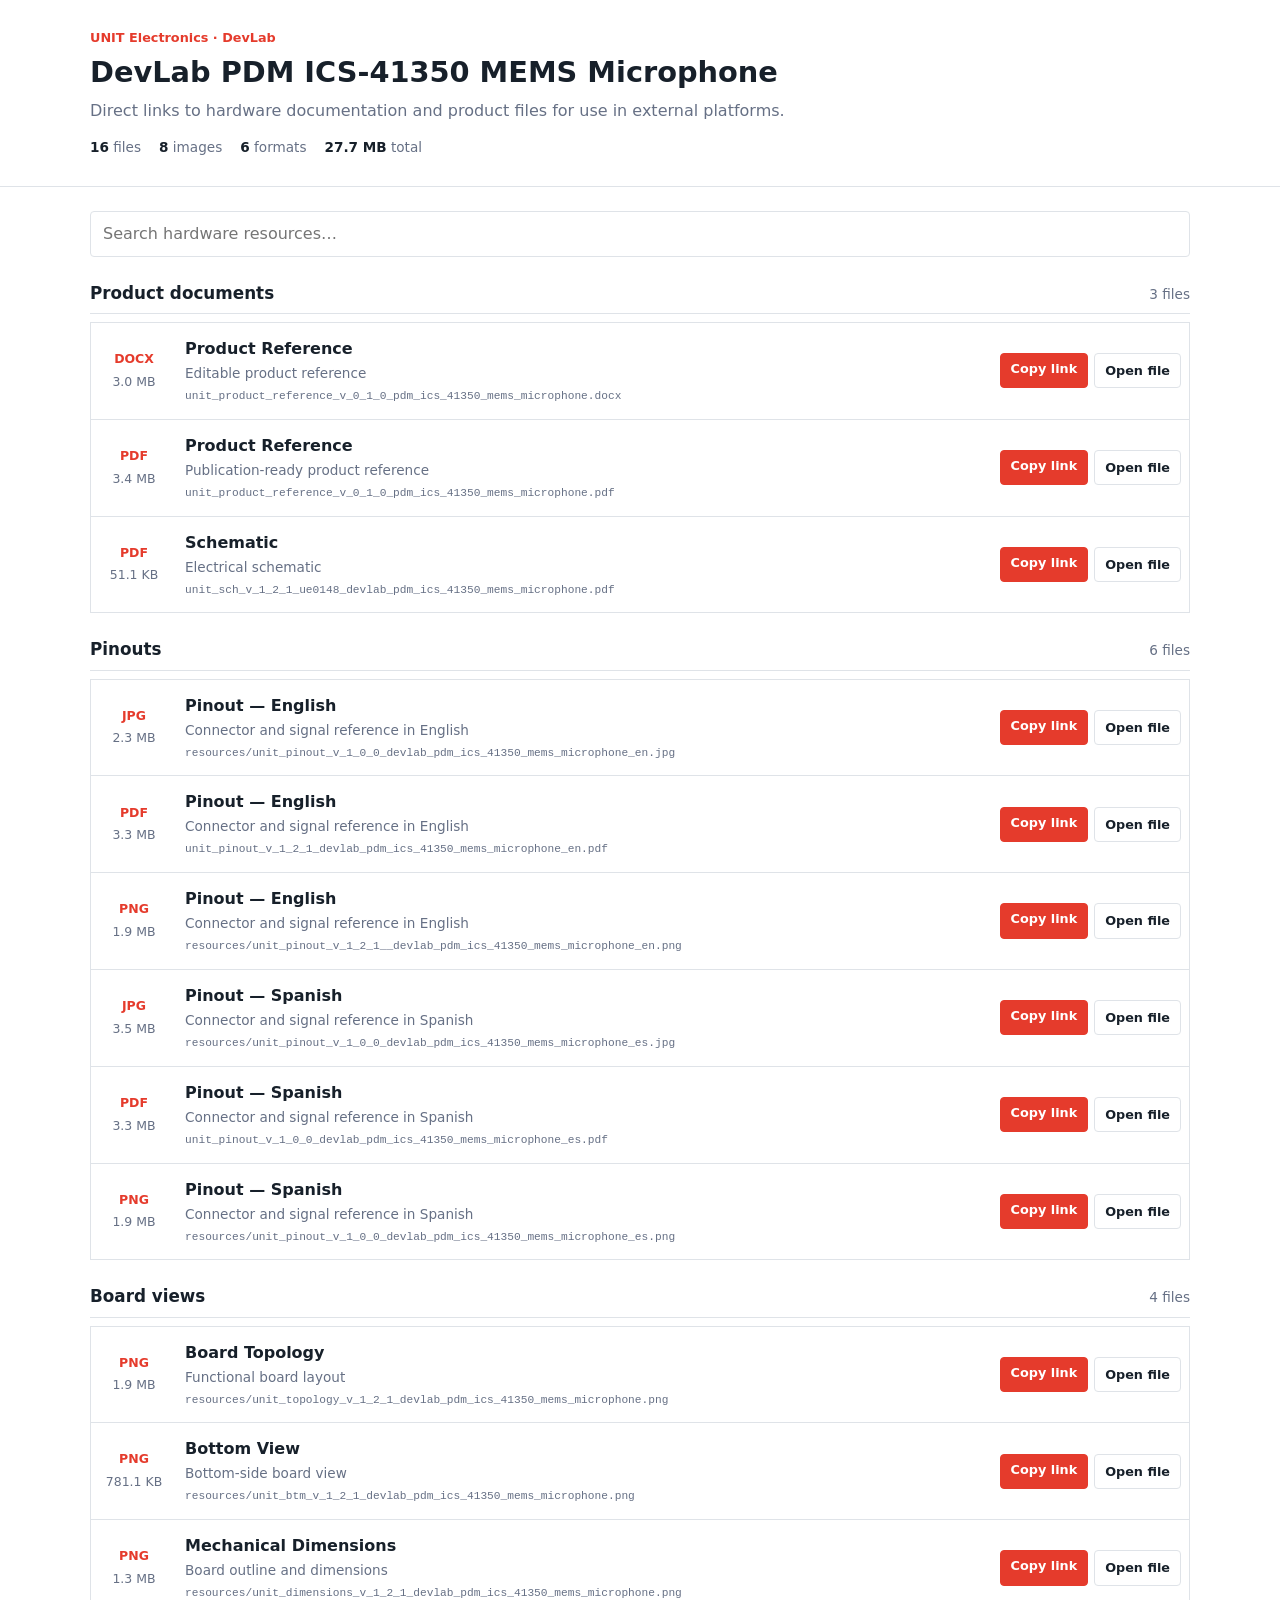
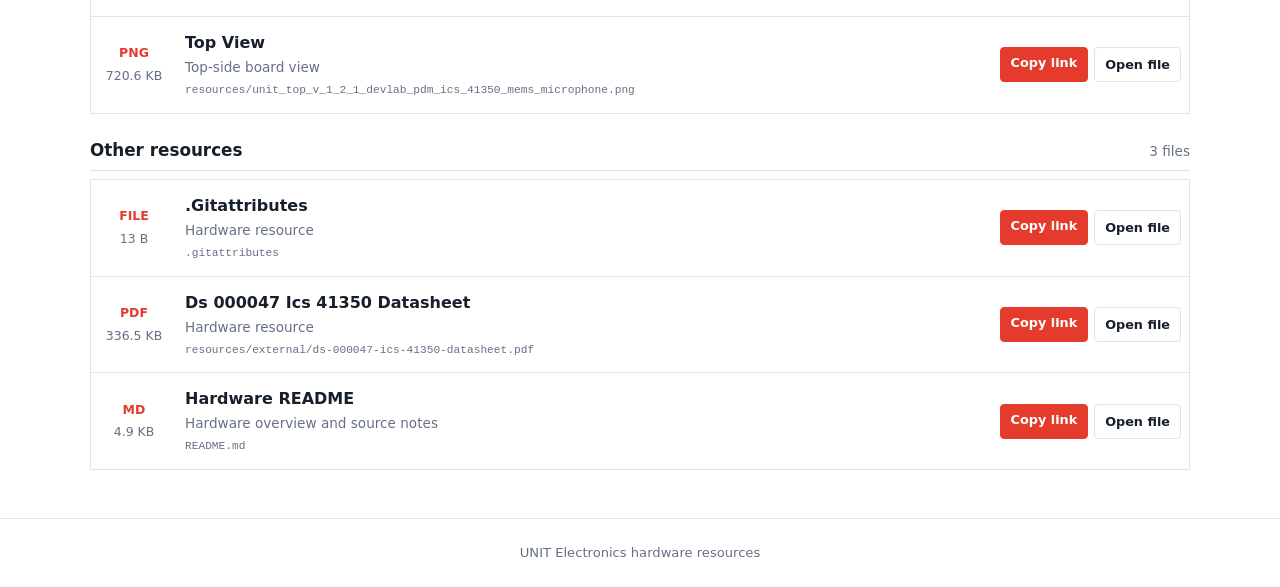
==== docs/index.html @ 79a632d2 "Auto-update hardware documentation [skip ci]" ====
<!DOCTYPE html>
<html lang="en">
<head>
  <base href="hardware/">
  <meta charset="UTF-8">
  <meta name="viewport" content="width=device-width, initial-scale=1.0">
  <meta name="description" content="DevLab PDM ICS-41350 MEMS Microphone hardware documentation and downloads">
  <title>DevLab PDM ICS-41350 MEMS Microphone | Hardware Resources</title>
  <style>
    :root {
      --ink: #17202a;
      --muted: #667085;
      --line: #dfe3e8;
      --brand: #e53b2c;
    }
    * { box-sizing: border-box; }
    body {
      margin: 0;
      color: var(--ink);
      font: 16px/1.5 Inter, ui-sans-serif, system-ui, -apple-system, sans-serif;
    }
    .site-header { border-bottom: 1px solid var(--line); }
    .header-content, main {
      width: min(1100px, calc(100% - 32px));
      margin: 0 auto;
    }
    .header-content { padding: 28px 0; }
    .eyebrow {
      margin: 0 0 4px;
      color: var(--brand);
      font-size: .8rem;
      font-weight: 700;
    }
    h1 { margin: 0; font-size: 1.8rem; }
    .subtitle { margin: 5px 0 0; color: var(--muted); }
    .summary {
      display: flex;
      flex-wrap: wrap;
      gap: 18px;
      margin-top: 14px;
      color: var(--muted);
      font-size: .85rem;
    }
    .summary strong { color: var(--ink); }
    main { padding: 24px 0 48px; }
    .toolbar { margin-bottom: 24px; }
    .search {
      width: 100%;
      padding: 10px 12px;
      border: 1px solid var(--line);
      border-radius: 4px;
      color: var(--ink);
      font: inherit;
    }
    .search:focus { outline: 2px solid #f6c4bf; border-color: var(--brand); }
    .resource-section { margin-top: 24px; }
    .section-heading {
      display: flex;
      align-items: baseline;
      justify-content: space-between;
      margin-bottom: 8px;
      border-bottom: 1px solid var(--line);
    }
    .section-heading h2 { margin: 0 0 7px; font-size: 1.05rem; }
    .section-heading span { color: var(--muted); font-size: .85rem; }
    .resource-list { border-top: 1px solid var(--line); }
    .resource-item {
      display: grid;
      grid-template-columns: 70px minmax(0, 1fr) auto;
      align-items: center;
      gap: 16px;
      padding: 14px 8px;
      border: 1px solid var(--line);
      border-top: 0;
    }
    .file-meta { display: grid; gap: 4px; text-align: center; }
    .file-type {
      color: var(--brand);
      font-size: .78rem;
    }
    .file-size { color: var(--muted); font-size: .78rem; }
    .resource-details { min-width: 0; }
    .resource-item h3 { margin: 0; font-size: 1rem; }
    .resource-item p {
      display: inline;
      margin: 0 8px 0 0;
      color: var(--muted);
      font-size: .85rem;
    }
    .resource-item code {
      display: block;
      overflow: hidden;
      margin-top: 3px;
      color: var(--muted);
      font-size: .7rem;
      text-overflow: ellipsis;
      white-space: nowrap;
    }
    .actions { display: flex; gap: 6px; }
    .button {
      display: inline-flex;
      justify-content: center;
      padding: 7px 10px;
      border: 1px solid var(--line);
      border-radius: 4px;
      color: var(--ink);
      background: #fff;
      cursor: pointer;
      text-decoration: none;
      font-size: .8rem;
      font-weight: 600;
      font-family: inherit;
    }
    .button:hover { border-color: #aeb4bd; }
    .button.primary { color: #fff; border-color: var(--brand); background: var(--brand); }
    .empty-state { display: none; padding: 32px 0; color: var(--muted); text-align: center; }
    footer { padding: 24px 16px; border-top: 1px solid var(--line); color: var(--muted); text-align: center; font-size: .82rem; }
    [hidden] { display: none !important; }
    .visually-hidden {
      position: absolute;
      width: 1px;
      height: 1px;
      padding: 0;
      margin: -1px;
      overflow: hidden;
      clip: rect(0, 0, 0, 0);
      white-space: nowrap;
      border: 0;
    }
    @media (max-width: 680px) {
      .resource-item { grid-template-columns: 52px minmax(0, 1fr); }
      .actions { grid-column: 1 / -1; padding-left: 68px; }
    }
  </style>
</head>
<body>
  <header class="site-header">
    <div class="header-content">
      <p class="eyebrow">UNIT Electronics · DevLab</p>
      <h1>DevLab PDM ICS-41350 MEMS Microphone</h1>
      <p class="subtitle">Direct links to hardware documentation and product files for use in external platforms.</p>
      <div class="summary" aria-label="Resource summary">
        <span><strong>16</strong> files</span>
        <span><strong>8</strong> images</span>
        <span><strong>6</strong> formats</span>
        <span><strong>27.7 MB</strong> total</span>
      </div>
    </div>
  </header>
  <main>
    <div class="toolbar">
      <label for="resource-search" class="visually-hidden">Search hardware resources</label>
      <input id="resource-search" class="search" type="search" placeholder="Search hardware resources…" autocomplete="off">
    </div>

      <section class="resource-section">
        <div class="section-heading">
          <h2>Product documents</h2>
          <span>3 files</span>
        </div>
        <div class="resource-list">
        <article class="resource-item" data-search="product reference unit_product_reference_v_0_1_0_pdm_ics_41350_mems_microphone.docx editable product reference">
          <div class="file-meta">
            <strong class="file-type">DOCX</strong>
            <span class="file-size">3.0 MB</span>
          </div>
          <div class="resource-details">
            <h3>Product Reference</h3>
            <p>Editable product reference</p>
            <code title="unit_product_reference_v_0_1_0_pdm_ics_41350_mems_microphone.docx">unit_product_reference_v_0_1_0_pdm_ics_41350_mems_microphone.docx</code>
          </div>
          <div class="actions">
            <button class="button primary copy-link" type="button" data-url="unit_product_reference_v_0_1_0_pdm_ics_41350_mems_microphone.docx">Copy link</button>
            <a class="button" href="unit_product_reference_v_0_1_0_pdm_ics_41350_mems_microphone.docx" target="_blank" rel="noopener">Open file</a>
          </div>
        </article>

        <article class="resource-item" data-search="product reference unit_product_reference_v_0_1_0_pdm_ics_41350_mems_microphone.pdf publication-ready product reference">
          <div class="file-meta">
            <strong class="file-type">PDF</strong>
            <span class="file-size">3.4 MB</span>
          </div>
          <div class="resource-details">
            <h3>Product Reference</h3>
            <p>Publication-ready product reference</p>
            <code title="unit_product_reference_v_0_1_0_pdm_ics_41350_mems_microphone.pdf">unit_product_reference_v_0_1_0_pdm_ics_41350_mems_microphone.pdf</code>
          </div>
          <div class="actions">
            <button class="button primary copy-link" type="button" data-url="unit_product_reference_v_0_1_0_pdm_ics_41350_mems_microphone.pdf">Copy link</button>
            <a class="button" href="unit_product_reference_v_0_1_0_pdm_ics_41350_mems_microphone.pdf" target="_blank" rel="noopener">Open file</a>
          </div>
        </article>

        <article class="resource-item" data-search="schematic unit_sch_v_1_2_1_ue0148_devlab_pdm_ics_41350_mems_microphone.pdf electrical schematic">
          <div class="file-meta">
            <strong class="file-type">PDF</strong>
            <span class="file-size">51.1 KB</span>
          </div>
          <div class="resource-details">
            <h3>Schematic</h3>
            <p>Electrical schematic</p>
            <code title="unit_sch_v_1_2_1_ue0148_devlab_pdm_ics_41350_mems_microphone.pdf">unit_sch_v_1_2_1_ue0148_devlab_pdm_ics_41350_mems_microphone.pdf</code>
          </div>
          <div class="actions">
            <button class="button primary copy-link" type="button" data-url="unit_sch_v_1_2_1_ue0148_devlab_pdm_ics_41350_mems_microphone.pdf">Copy link</button>
            <a class="button" href="unit_sch_v_1_2_1_ue0148_devlab_pdm_ics_41350_mems_microphone.pdf" target="_blank" rel="noopener">Open file</a>
          </div>
        </article>
        </div>
      </section>
      <section class="resource-section">
        <div class="section-heading">
          <h2>Pinouts</h2>
          <span>6 files</span>
        </div>
        <div class="resource-list">
        <article class="resource-item" data-search="pinout — english resources/unit_pinout_v_1_0_0_devlab_pdm_ics_41350_mems_microphone_en.jpg connector and signal reference in english">
          <div class="file-meta">
            <strong class="file-type">JPG</strong>
            <span class="file-size">2.3 MB</span>
          </div>
          <div class="resource-details">
            <h3>Pinout — English</h3>
            <p>Connector and signal reference in English</p>
            <code title="resources/unit_pinout_v_1_0_0_devlab_pdm_ics_41350_mems_microphone_en.jpg">resources/unit_pinout_v_1_0_0_devlab_pdm_ics_41350_mems_microphone_en.jpg</code>
          </div>
          <div class="actions">
            <button class="button primary copy-link" type="button" data-url="resources/unit_pinout_v_1_0_0_devlab_pdm_ics_41350_mems_microphone_en.jpg">Copy link</button>
            <a class="button" href="resources/unit_pinout_v_1_0_0_devlab_pdm_ics_41350_mems_microphone_en.jpg" target="_blank" rel="noopener">Open file</a>
          </div>
        </article>

        <article class="resource-item" data-search="pinout — english unit_pinout_v_1_2_1_devlab_pdm_ics_41350_mems_microphone_en.pdf connector and signal reference in english">
          <div class="file-meta">
            <strong class="file-type">PDF</strong>
            <span class="file-size">3.3 MB</span>
          </div>
          <div class="resource-details">
            <h3>Pinout — English</h3>
            <p>Connector and signal reference in English</p>
            <code title="unit_pinout_v_1_2_1_devlab_pdm_ics_41350_mems_microphone_en.pdf">unit_pinout_v_1_2_1_devlab_pdm_ics_41350_mems_microphone_en.pdf</code>
          </div>
          <div class="actions">
            <button class="button primary copy-link" type="button" data-url="unit_pinout_v_1_2_1_devlab_pdm_ics_41350_mems_microphone_en.pdf">Copy link</button>
            <a class="button" href="unit_pinout_v_1_2_1_devlab_pdm_ics_41350_mems_microphone_en.pdf" target="_blank" rel="noopener">Open file</a>
          </div>
        </article>

        <article class="resource-item" data-search="pinout — english resources/unit_pinout_v_1_2_1__devlab_pdm_ics_41350_mems_microphone_en.png connector and signal reference in english">
          <div class="file-meta">
            <strong class="file-type">PNG</strong>
            <span class="file-size">1.9 MB</span>
          </div>
          <div class="resource-details">
            <h3>Pinout — English</h3>
            <p>Connector and signal reference in English</p>
            <code title="resources/unit_pinout_v_1_2_1__devlab_pdm_ics_41350_mems_microphone_en.png">resources/unit_pinout_v_1_2_1__devlab_pdm_ics_41350_mems_microphone_en.png</code>
          </div>
          <div class="actions">
            <button class="button primary copy-link" type="button" data-url="resources/unit_pinout_v_1_2_1__devlab_pdm_ics_41350_mems_microphone_en.png">Copy link</button>
            <a class="button" href="resources/unit_pinout_v_1_2_1__devlab_pdm_ics_41350_mems_microphone_en.png" target="_blank" rel="noopener">Open file</a>
          </div>
        </article>

        <article class="resource-item" data-search="pinout — spanish resources/unit_pinout_v_1_0_0_devlab_pdm_ics_41350_mems_microphone_es.jpg connector and signal reference in spanish">
          <div class="file-meta">
            <strong class="file-type">JPG</strong>
            <span class="file-size">3.5 MB</span>
          </div>
          <div class="resource-details">
            <h3>Pinout — Spanish</h3>
            <p>Connector and signal reference in Spanish</p>
            <code title="resources/unit_pinout_v_1_0_0_devlab_pdm_ics_41350_mems_microphone_es.jpg">resources/unit_pinout_v_1_0_0_devlab_pdm_ics_41350_mems_microphone_es.jpg</code>
          </div>
          <div class="actions">
            <button class="button primary copy-link" type="button" data-url="resources/unit_pinout_v_1_0_0_devlab_pdm_ics_41350_mems_microphone_es.jpg">Copy link</button>
            <a class="button" href="resources/unit_pinout_v_1_0_0_devlab_pdm_ics_41350_mems_microphone_es.jpg" target="_blank" rel="noopener">Open file</a>
          </div>
        </article>

        <article class="resource-item" data-search="pinout — spanish unit_pinout_v_1_0_0_devlab_pdm_ics_41350_mems_microphone_es.pdf connector and signal reference in spanish">
          <div class="file-meta">
            <strong class="file-type">PDF</strong>
            <span class="file-size">3.3 MB</span>
          </div>
          <div class="resource-details">
            <h3>Pinout — Spanish</h3>
            <p>Connector and signal reference in Spanish</p>
            <code title="unit_pinout_v_1_0_0_devlab_pdm_ics_41350_mems_microphone_es.pdf">unit_pinout_v_1_0_0_devlab_pdm_ics_41350_mems_microphone_es.pdf</code>
          </div>
          <div class="actions">
            <button class="button primary copy-link" type="button" data-url="unit_pinout_v_1_0_0_devlab_pdm_ics_41350_mems_microphone_es.pdf">Copy link</button>
            <a class="button" href="unit_pinout_v_1_0_0_devlab_pdm_ics_41350_mems_microphone_es.pdf" target="_blank" rel="noopener">Open file</a>
          </div>
        </article>

        <article class="resource-item" data-search="pinout — spanish resources/unit_pinout_v_1_0_0_devlab_pdm_ics_41350_mems_microphone_es.png connector and signal reference in spanish">
          <div class="file-meta">
            <strong class="file-type">PNG</strong>
            <span class="file-size">1.9 MB</span>
          </div>
          <div class="resource-details">
            <h3>Pinout — Spanish</h3>
            <p>Connector and signal reference in Spanish</p>
            <code title="resources/unit_pinout_v_1_0_0_devlab_pdm_ics_41350_mems_microphone_es.png">resources/unit_pinout_v_1_0_0_devlab_pdm_ics_41350_mems_microphone_es.png</code>
          </div>
          <div class="actions">
            <button class="button primary copy-link" type="button" data-url="resources/unit_pinout_v_1_0_0_devlab_pdm_ics_41350_mems_microphone_es.png">Copy link</button>
            <a class="button" href="resources/unit_pinout_v_1_0_0_devlab_pdm_ics_41350_mems_microphone_es.png" target="_blank" rel="noopener">Open file</a>
          </div>
        </article>
        </div>
      </section>
      <section class="resource-section">
        <div class="section-heading">
          <h2>Board views</h2>
          <span>4 files</span>
        </div>
        <div class="resource-list">
        <article class="resource-item" data-search="board topology resources/unit_topology_v_1_2_1_devlab_pdm_ics_41350_mems_microphone.png functional board layout">
          <div class="file-meta">
            <strong class="file-type">PNG</strong>
            <span class="file-size">1.9 MB</span>
          </div>
          <div class="resource-details">
            <h3>Board Topology</h3>
            <p>Functional board layout</p>
            <code title="resources/unit_topology_v_1_2_1_devlab_pdm_ics_41350_mems_microphone.png">resources/unit_topology_v_1_2_1_devlab_pdm_ics_41350_mems_microphone.png</code>
          </div>
          <div class="actions">
            <button class="button primary copy-link" type="button" data-url="resources/unit_topology_v_1_2_1_devlab_pdm_ics_41350_mems_microphone.png">Copy link</button>
            <a class="button" href="resources/unit_topology_v_1_2_1_devlab_pdm_ics_41350_mems_microphone.png" target="_blank" rel="noopener">Open file</a>
          </div>
        </article>

        <article class="resource-item" data-search="bottom view resources/unit_btm_v_1_2_1_devlab_pdm_ics_41350_mems_microphone.png bottom-side board view">
          <div class="file-meta">
            <strong class="file-type">PNG</strong>
            <span class="file-size">781.1 KB</span>
          </div>
          <div class="resource-details">
            <h3>Bottom View</h3>
            <p>Bottom-side board view</p>
            <code title="resources/unit_btm_v_1_2_1_devlab_pdm_ics_41350_mems_microphone.png">resources/unit_btm_v_1_2_1_devlab_pdm_ics_41350_mems_microphone.png</code>
          </div>
          <div class="actions">
            <button class="button primary copy-link" type="button" data-url="resources/unit_btm_v_1_2_1_devlab_pdm_ics_41350_mems_microphone.png">Copy link</button>
            <a class="button" href="resources/unit_btm_v_1_2_1_devlab_pdm_ics_41350_mems_microphone.png" target="_blank" rel="noopener">Open file</a>
          </div>
        </article>

        <article class="resource-item" data-search="mechanical dimensions resources/unit_dimensions_v_1_2_1_devlab_pdm_ics_41350_mems_microphone.png board outline and dimensions">
          <div class="file-meta">
            <strong class="file-type">PNG</strong>
            <span class="file-size">1.3 MB</span>
          </div>
          <div class="resource-details">
            <h3>Mechanical Dimensions</h3>
            <p>Board outline and dimensions</p>
            <code title="resources/unit_dimensions_v_1_2_1_devlab_pdm_ics_41350_mems_microphone.png">resources/unit_dimensions_v_1_2_1_devlab_pdm_ics_41350_mems_microphone.png</code>
          </div>
          <div class="actions">
            <button class="button primary copy-link" type="button" data-url="resources/unit_dimensions_v_1_2_1_devlab_pdm_ics_41350_mems_microphone.png">Copy link</button>
            <a class="button" href="resources/unit_dimensions_v_1_2_1_devlab_pdm_ics_41350_mems_microphone.png" target="_blank" rel="noopener">Open file</a>
          </div>
        </article>

        <article class="resource-item" data-search="top view resources/unit_top_v_1_2_1_devlab_pdm_ics_41350_mems_microphone.png top-side board view">
          <div class="file-meta">
            <strong class="file-type">PNG</strong>
            <span class="file-size">720.6 KB</span>
          </div>
          <div class="resource-details">
            <h3>Top View</h3>
            <p>Top-side board view</p>
            <code title="resources/unit_top_v_1_2_1_devlab_pdm_ics_41350_mems_microphone.png">resources/unit_top_v_1_2_1_devlab_pdm_ics_41350_mems_microphone.png</code>
          </div>
          <div class="actions">
            <button class="button primary copy-link" type="button" data-url="resources/unit_top_v_1_2_1_devlab_pdm_ics_41350_mems_microphone.png">Copy link</button>
            <a class="button" href="resources/unit_top_v_1_2_1_devlab_pdm_ics_41350_mems_microphone.png" target="_blank" rel="noopener">Open file</a>
          </div>
        </article>
        </div>
      </section>
      <section class="resource-section">
        <div class="section-heading">
          <h2>Other resources</h2>
          <span>3 files</span>
        </div>
        <div class="resource-list">
        <article class="resource-item" data-search=".gitattributes .gitattributes hardware resource">
          <div class="file-meta">
            <strong class="file-type">FILE</strong>
            <span class="file-size">13 B</span>
          </div>
          <div class="resource-details">
            <h3>.Gitattributes</h3>
            <p>Hardware resource</p>
            <code title=".gitattributes">.gitattributes</code>
          </div>
          <div class="actions">
            <button class="button primary copy-link" type="button" data-url=".gitattributes">Copy link</button>
            <a class="button" href=".gitattributes" target="_blank" rel="noopener">Open file</a>
          </div>
        </article>

        <article class="resource-item" data-search="ds 000047 ics 41350 datasheet resources/external/ds-000047-ics-41350-datasheet.pdf hardware resource">
          <div class="file-meta">
            <strong class="file-type">PDF</strong>
            <span class="file-size">336.5 KB</span>
          </div>
          <div class="resource-details">
            <h3>Ds 000047 Ics 41350 Datasheet</h3>
            <p>Hardware resource</p>
            <code title="resources/external/ds-000047-ics-41350-datasheet.pdf">resources/external/ds-000047-ics-41350-datasheet.pdf</code>
          </div>
          <div class="actions">
            <button class="button primary copy-link" type="button" data-url="resources/external/ds-000047-ics-41350-datasheet.pdf">Copy link</button>
            <a class="button" href="resources/external/ds-000047-ics-41350-datasheet.pdf" target="_blank" rel="noopener">Open file</a>
          </div>
        </article>

        <article class="resource-item" data-search="hardware readme readme.md hardware overview and source notes">
          <div class="file-meta">
            <strong class="file-type">MD</strong>
            <span class="file-size">4.9 KB</span>
          </div>
          <div class="resource-details">
            <h3>Hardware README</h3>
            <p>Hardware overview and source notes</p>
            <code title="README.md">README.md</code>
          </div>
          <div class="actions">
            <button class="button primary copy-link" type="button" data-url="README.md">Copy link</button>
            <a class="button" href="README.md" target="_blank" rel="noopener">Open file</a>
          </div>
        </article>
        </div>
      </section>
    <p id="empty-state" class="empty-state">No resources match your search.</p>
  </main>
  <footer>UNIT Electronics hardware resources</footer>
  <script>
    const search = document.getElementById('resource-search');
    const sections = [...document.querySelectorAll('.resource-section')];
    const emptyState = document.getElementById('empty-state');
    const copyText = async (text) => {
      try {
        await navigator.clipboard.writeText(text);
      } catch (error) {
        const input = document.createElement('textarea');
        input.value = text;
        input.style.position = 'fixed';
        input.style.opacity = '0';
        document.body.appendChild(input);
        input.select();
        document.execCommand('copy');
        input.remove();
      }
    };
    document.querySelectorAll('.copy-link').forEach((button) => {
      button.addEventListener('click', async () => {
        const absoluteUrl = new URL(button.dataset.url, document.baseURI).href;
        await copyText(absoluteUrl);
        const originalLabel = button.textContent;
        button.textContent = 'Copied';
        setTimeout(() => { button.textContent = originalLabel; }, 1600);
      });
    });
    search.addEventListener('input', () => {
      const query = search.value.trim().toLowerCase();
      let visibleCards = 0;
      sections.forEach((section) => {
        let sectionCards = 0;
        section.querySelectorAll('.resource-item').forEach((card) => {
          const match = card.dataset.search.includes(query);
          card.hidden = !match;
          sectionCards += Number(match);
        });
        section.hidden = sectionCards === 0;
        visibleCards += sectionCards;
      });
      emptyState.style.display = visibleCards ? 'none' : 'block';
    });
  </script>
</body>
</html>
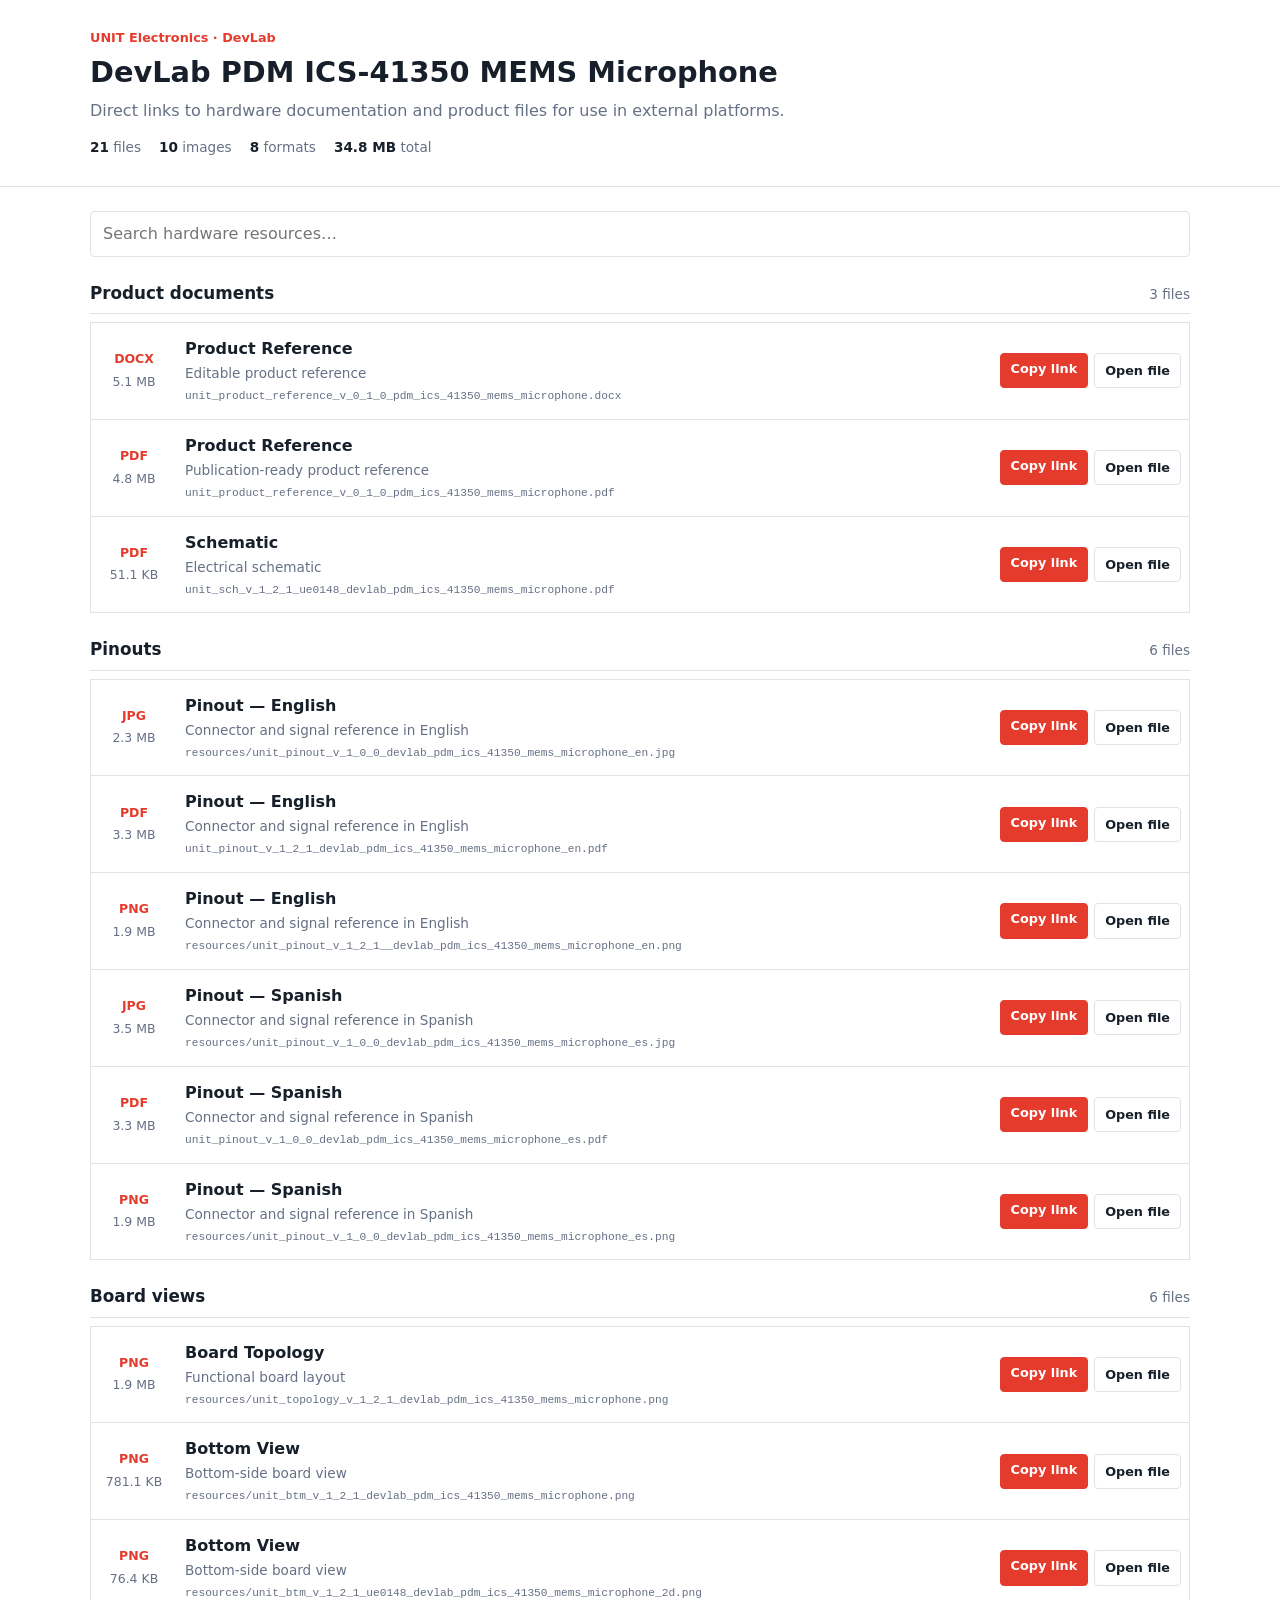
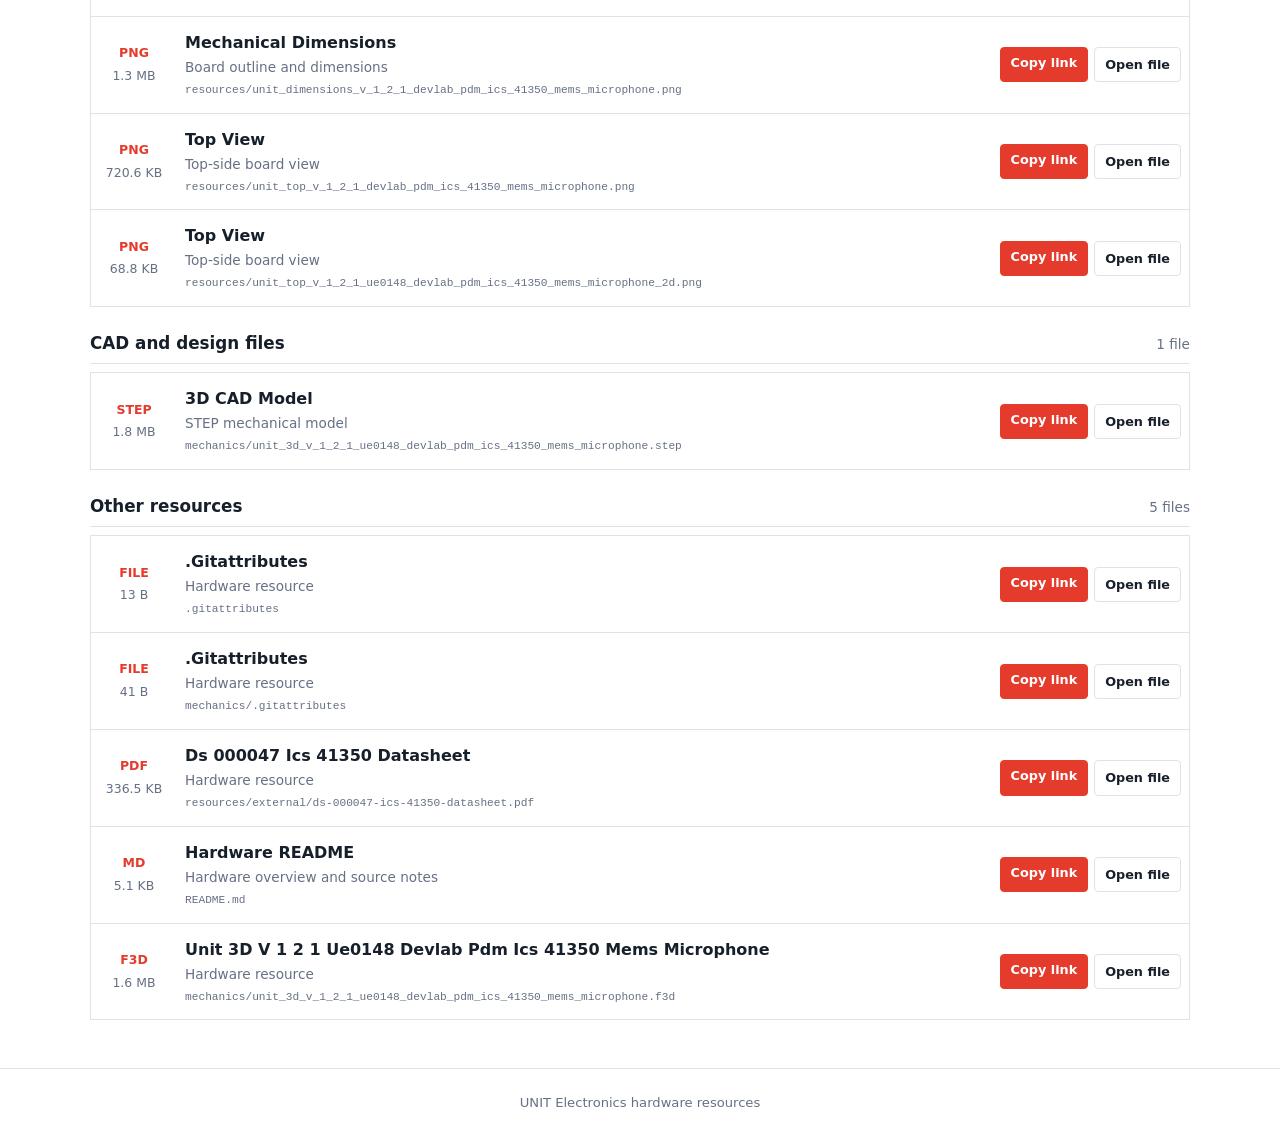
==== commit 7640d8e7: "Auto-update hardware documentation [skip ci]" ====
--- a/docs/index.html
+++ b/docs/index.html
@@ -140,10 +140,10 @@
       <h1>DevLab PDM ICS-41350 MEMS Microphone</h1>
       <p class="subtitle">Direct links to hardware documentation and product files for use in external platforms.</p>
       <div class="summary" aria-label="Resource summary">
-        <span><strong>16</strong> files</span>
-        <span><strong>8</strong> images</span>
-        <span><strong>6</strong> formats</span>
-        <span><strong>27.7 MB</strong> total</span>
+        <span><strong>21</strong> files</span>
+        <span><strong>10</strong> images</span>
+        <span><strong>8</strong> formats</span>
+        <span><strong>34.8 MB</strong> total</span>
       </div>
     </div>
   </header>
@@ -162,7 +162,7 @@
         <article class="resource-item" data-search="product reference unit_product_reference_v_0_1_0_pdm_ics_41350_mems_microphone.docx editable product reference">
           <div class="file-meta">
             <strong class="file-type">DOCX</strong>
-            <span class="file-size">3.0 MB</span>
+            <span class="file-size">5.1 MB</span>
           </div>
           <div class="resource-details">
             <h3>Product Reference</h3>
@@ -178,7 +178,7 @@
         <article class="resource-item" data-search="product reference unit_product_reference_v_0_1_0_pdm_ics_41350_mems_microphone.pdf publication-ready product reference">
           <div class="file-meta">
             <strong class="file-type">PDF</strong>
-            <span class="file-size">3.4 MB</span>
+            <span class="file-size">4.8 MB</span>
           </div>
           <div class="resource-details">
             <h3>Product Reference</h3>
@@ -314,7 +314,7 @@
       <section class="resource-section">
         <div class="section-heading">
           <h2>Board views</h2>
-          <span>4 files</span>
+          <span>6 files</span>
         </div>
         <div class="resource-list">
         <article class="resource-item" data-search="board topology resources/unit_topology_v_1_2_1_devlab_pdm_ics_41350_mems_microphone.png functional board layout">
@@ -349,6 +349,22 @@
           </div>
         </article>
 
+        <article class="resource-item" data-search="bottom view resources/unit_btm_v_1_2_1_ue0148_devlab_pdm_ics_41350_mems_microphone_2d.png bottom-side board view">
+          <div class="file-meta">
+            <strong class="file-type">PNG</strong>
+            <span class="file-size">76.4 KB</span>
+          </div>
+          <div class="resource-details">
+            <h3>Bottom View</h3>
+            <p>Bottom-side board view</p>
+            <code title="resources/unit_btm_v_1_2_1_ue0148_devlab_pdm_ics_41350_mems_microphone_2d.png">resources/unit_btm_v_1_2_1_ue0148_devlab_pdm_ics_41350_mems_microphone_2d.png</code>
+          </div>
+          <div class="actions">
+            <button class="button primary copy-link" type="button" data-url="resources/unit_btm_v_1_2_1_ue0148_devlab_pdm_ics_41350_mems_microphone_2d.png">Copy link</button>
+            <a class="button" href="resources/unit_btm_v_1_2_1_ue0148_devlab_pdm_ics_41350_mems_microphone_2d.png" target="_blank" rel="noopener">Open file</a>
+          </div>
+        </article>
+
         <article class="resource-item" data-search="mechanical dimensions resources/unit_dimensions_v_1_2_1_devlab_pdm_ics_41350_mems_microphone.png board outline and dimensions">
           <div class="file-meta">
             <strong class="file-type">PNG</strong>
@@ -378,6 +394,45 @@
           <div class="actions">
             <button class="button primary copy-link" type="button" data-url="resources/unit_top_v_1_2_1_devlab_pdm_ics_41350_mems_microphone.png">Copy link</button>
             <a class="button" href="resources/unit_top_v_1_2_1_devlab_pdm_ics_41350_mems_microphone.png" target="_blank" rel="noopener">Open file</a>
+          </div>
+        </article>
+
+        <article class="resource-item" data-search="top view resources/unit_top_v_1_2_1_ue0148_devlab_pdm_ics_41350_mems_microphone_2d.png top-side board view">
+          <div class="file-meta">
+            <strong class="file-type">PNG</strong>
+            <span class="file-size">68.8 KB</span>
+          </div>
+          <div class="resource-details">
+            <h3>Top View</h3>
+            <p>Top-side board view</p>
+            <code title="resources/unit_top_v_1_2_1_ue0148_devlab_pdm_ics_41350_mems_microphone_2d.png">resources/unit_top_v_1_2_1_ue0148_devlab_pdm_ics_41350_mems_microphone_2d.png</code>
+          </div>
+          <div class="actions">
+            <button class="button primary copy-link" type="button" data-url="resources/unit_top_v_1_2_1_ue0148_devlab_pdm_ics_41350_mems_microphone_2d.png">Copy link</button>
+            <a class="button" href="resources/unit_top_v_1_2_1_ue0148_devlab_pdm_ics_41350_mems_microphone_2d.png" target="_blank" rel="noopener">Open file</a>
+          </div>
+        </article>
+        </div>
+      </section>
+      <section class="resource-section">
+        <div class="section-heading">
+          <h2>CAD and design files</h2>
+          <span>1 file</span>
+        </div>
+        <div class="resource-list">
+        <article class="resource-item" data-search="3d cad model mechanics/unit_3d_v_1_2_1_ue0148_devlab_pdm_ics_41350_mems_microphone.step step mechanical model">
+          <div class="file-meta">
+            <strong class="file-type">STEP</strong>
+            <span class="file-size">1.8 MB</span>
+          </div>
+          <div class="resource-details">
+            <h3>3D CAD Model</h3>
+            <p>STEP mechanical model</p>
+            <code title="mechanics/unit_3d_v_1_2_1_ue0148_devlab_pdm_ics_41350_mems_microphone.step">mechanics/unit_3d_v_1_2_1_ue0148_devlab_pdm_ics_41350_mems_microphone.step</code>
+          </div>
+          <div class="actions">
+            <button class="button primary copy-link" type="button" data-url="mechanics/unit_3d_v_1_2_1_ue0148_devlab_pdm_ics_41350_mems_microphone.step">Copy link</button>
+            <a class="button" href="mechanics/unit_3d_v_1_2_1_ue0148_devlab_pdm_ics_41350_mems_microphone.step" target="_blank" rel="noopener">Open file</a>
           </div>
         </article>
         </div>
@@ -385,7 +440,7 @@
       <section class="resource-section">
         <div class="section-heading">
           <h2>Other resources</h2>
-          <span>3 files</span>
+          <span>5 files</span>
         </div>
         <div class="resource-list">
         <article class="resource-item" data-search=".gitattributes .gitattributes hardware resource">
@@ -404,6 +459,22 @@
           </div>
         </article>
 
+        <article class="resource-item" data-search=".gitattributes mechanics/.gitattributes hardware resource">
+          <div class="file-meta">
+            <strong class="file-type">FILE</strong>
+            <span class="file-size">41 B</span>
+          </div>
+          <div class="resource-details">
+            <h3>.Gitattributes</h3>
+            <p>Hardware resource</p>
+            <code title="mechanics/.gitattributes">mechanics/.gitattributes</code>
+          </div>
+          <div class="actions">
+            <button class="button primary copy-link" type="button" data-url="mechanics/.gitattributes">Copy link</button>
+            <a class="button" href="mechanics/.gitattributes" target="_blank" rel="noopener">Open file</a>
+          </div>
+        </article>
+
         <article class="resource-item" data-search="ds 000047 ics 41350 datasheet resources/external/ds-000047-ics-41350-datasheet.pdf hardware resource">
           <div class="file-meta">
             <strong class="file-type">PDF</strong>
@@ -423,7 +494,7 @@
         <article class="resource-item" data-search="hardware readme readme.md hardware overview and source notes">
           <div class="file-meta">
             <strong class="file-type">MD</strong>
-            <span class="file-size">4.9 KB</span>
+            <span class="file-size">5.1 KB</span>
           </div>
           <div class="resource-details">
             <h3>Hardware README</h3>
@@ -433,6 +504,22 @@
           <div class="actions">
             <button class="button primary copy-link" type="button" data-url="README.md">Copy link</button>
             <a class="button" href="README.md" target="_blank" rel="noopener">Open file</a>
+          </div>
+        </article>
+
+        <article class="resource-item" data-search="unit 3d v 1 2 1 ue0148 devlab pdm ics 41350 mems microphone mechanics/unit_3d_v_1_2_1_ue0148_devlab_pdm_ics_41350_mems_microphone.f3d hardware resource">
+          <div class="file-meta">
+            <strong class="file-type">F3D</strong>
+            <span class="file-size">1.6 MB</span>
+          </div>
+          <div class="resource-details">
+            <h3>Unit 3D V 1 2 1 Ue0148 Devlab Pdm Ics 41350 Mems Microphone</h3>
+            <p>Hardware resource</p>
+            <code title="mechanics/unit_3d_v_1_2_1_ue0148_devlab_pdm_ics_41350_mems_microphone.f3d">mechanics/unit_3d_v_1_2_1_ue0148_devlab_pdm_ics_41350_mems_microphone.f3d</code>
+          </div>
+          <div class="actions">
+            <button class="button primary copy-link" type="button" data-url="mechanics/unit_3d_v_1_2_1_ue0148_devlab_pdm_ics_41350_mems_microphone.f3d">Copy link</button>
+            <a class="button" href="mechanics/unit_3d_v_1_2_1_ue0148_devlab_pdm_ics_41350_mems_microphone.f3d" target="_blank" rel="noopener">Open file</a>
           </div>
         </article>
         </div>
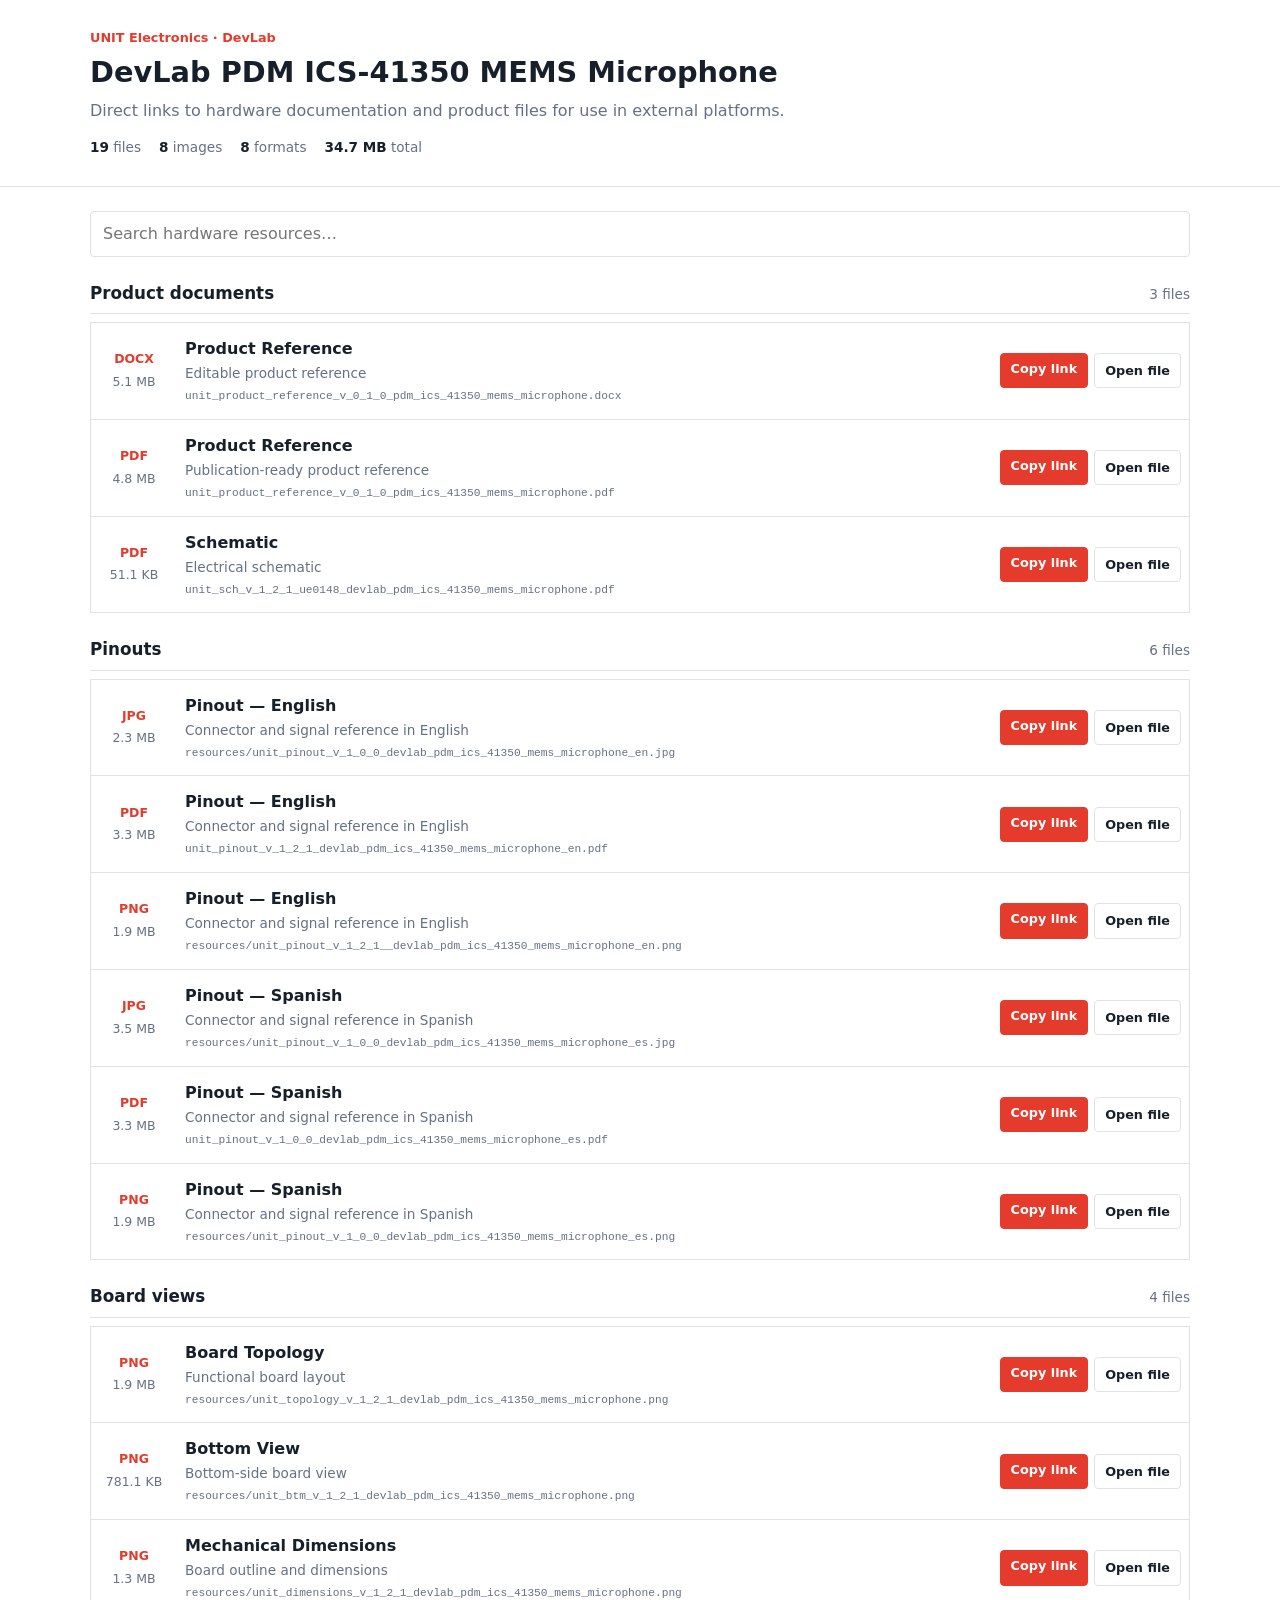
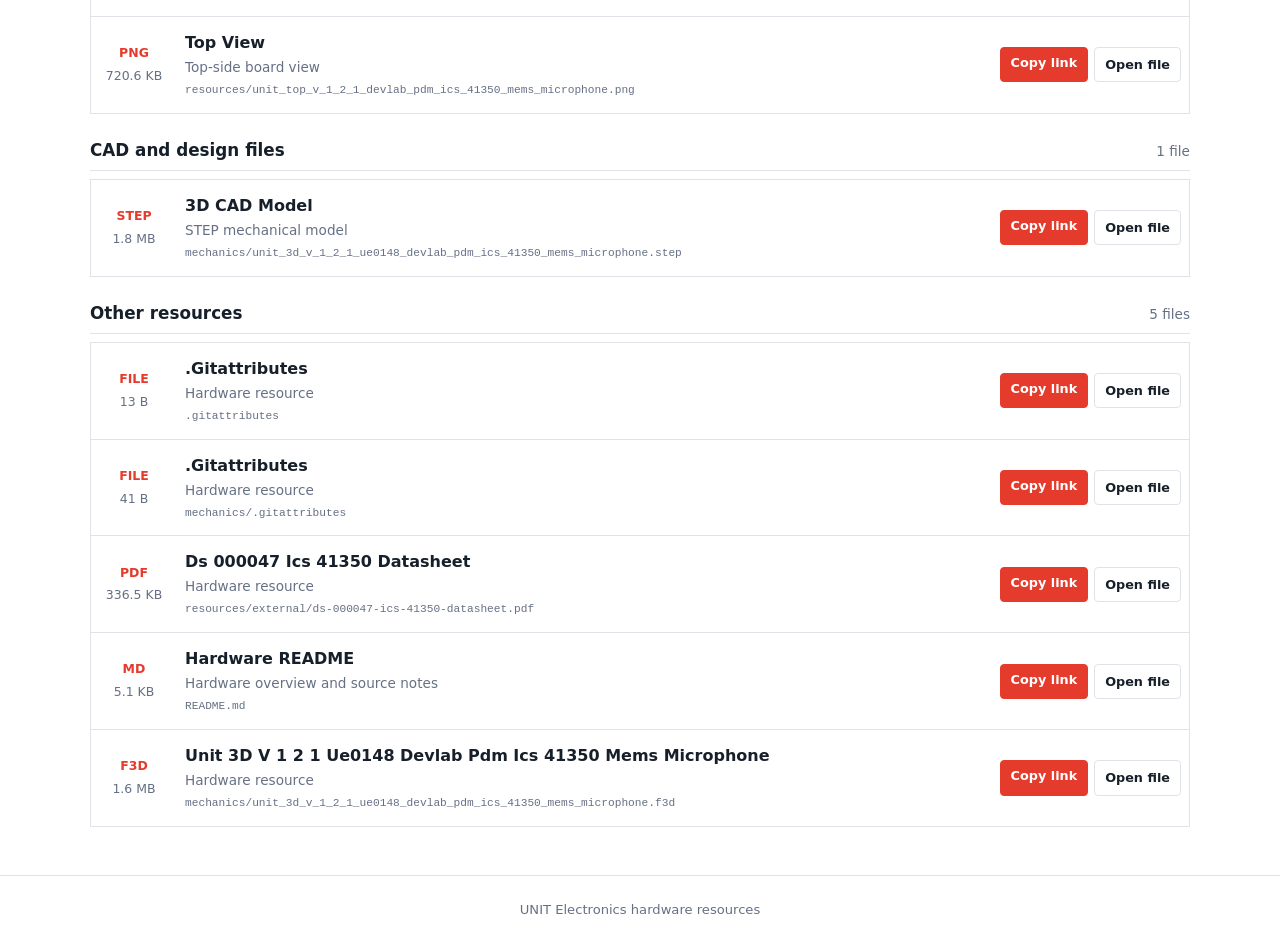
==== commit b1db3b99: "Auto-update hardware documentation [skip ci]" ====
--- a/docs/index.html
+++ b/docs/index.html
@@ -140,10 +140,10 @@
       <h1>DevLab PDM ICS-41350 MEMS Microphone</h1>
       <p class="subtitle">Direct links to hardware documentation and product files for use in external platforms.</p>
       <div class="summary" aria-label="Resource summary">
-        <span><strong>21</strong> files</span>
-        <span><strong>10</strong> images</span>
+        <span><strong>19</strong> files</span>
+        <span><strong>8</strong> images</span>
         <span><strong>8</strong> formats</span>
-        <span><strong>34.8 MB</strong> total</span>
+        <span><strong>34.7 MB</strong> total</span>
       </div>
     </div>
   </header>
@@ -314,7 +314,7 @@
       <section class="resource-section">
         <div class="section-heading">
           <h2>Board views</h2>
-          <span>6 files</span>
+          <span>4 files</span>
         </div>
         <div class="resource-list">
         <article class="resource-item" data-search="board topology resources/unit_topology_v_1_2_1_devlab_pdm_ics_41350_mems_microphone.png functional board layout">
@@ -349,22 +349,6 @@
           </div>
         </article>
 
-        <article class="resource-item" data-search="bottom view resources/unit_btm_v_1_2_1_ue0148_devlab_pdm_ics_41350_mems_microphone_2d.png bottom-side board view">
-          <div class="file-meta">
-            <strong class="file-type">PNG</strong>
-            <span class="file-size">76.4 KB</span>
-          </div>
-          <div class="resource-details">
-            <h3>Bottom View</h3>
-            <p>Bottom-side board view</p>
-            <code title="resources/unit_btm_v_1_2_1_ue0148_devlab_pdm_ics_41350_mems_microphone_2d.png">resources/unit_btm_v_1_2_1_ue0148_devlab_pdm_ics_41350_mems_microphone_2d.png</code>
-          </div>
-          <div class="actions">
-            <button class="button primary copy-link" type="button" data-url="resources/unit_btm_v_1_2_1_ue0148_devlab_pdm_ics_41350_mems_microphone_2d.png">Copy link</button>
-            <a class="button" href="resources/unit_btm_v_1_2_1_ue0148_devlab_pdm_ics_41350_mems_microphone_2d.png" target="_blank" rel="noopener">Open file</a>
-          </div>
-        </article>
-
         <article class="resource-item" data-search="mechanical dimensions resources/unit_dimensions_v_1_2_1_devlab_pdm_ics_41350_mems_microphone.png board outline and dimensions">
           <div class="file-meta">
             <strong class="file-type">PNG</strong>
@@ -394,22 +378,6 @@
           <div class="actions">
             <button class="button primary copy-link" type="button" data-url="resources/unit_top_v_1_2_1_devlab_pdm_ics_41350_mems_microphone.png">Copy link</button>
             <a class="button" href="resources/unit_top_v_1_2_1_devlab_pdm_ics_41350_mems_microphone.png" target="_blank" rel="noopener">Open file</a>
-          </div>
-        </article>
-
-        <article class="resource-item" data-search="top view resources/unit_top_v_1_2_1_ue0148_devlab_pdm_ics_41350_mems_microphone_2d.png top-side board view">
-          <div class="file-meta">
-            <strong class="file-type">PNG</strong>
-            <span class="file-size">68.8 KB</span>
-          </div>
-          <div class="resource-details">
-            <h3>Top View</h3>
-            <p>Top-side board view</p>
-            <code title="resources/unit_top_v_1_2_1_ue0148_devlab_pdm_ics_41350_mems_microphone_2d.png">resources/unit_top_v_1_2_1_ue0148_devlab_pdm_ics_41350_mems_microphone_2d.png</code>
-          </div>
-          <div class="actions">
-            <button class="button primary copy-link" type="button" data-url="resources/unit_top_v_1_2_1_ue0148_devlab_pdm_ics_41350_mems_microphone_2d.png">Copy link</button>
-            <a class="button" href="resources/unit_top_v_1_2_1_ue0148_devlab_pdm_ics_41350_mems_microphone_2d.png" target="_blank" rel="noopener">Open file</a>
           </div>
         </article>
         </div>
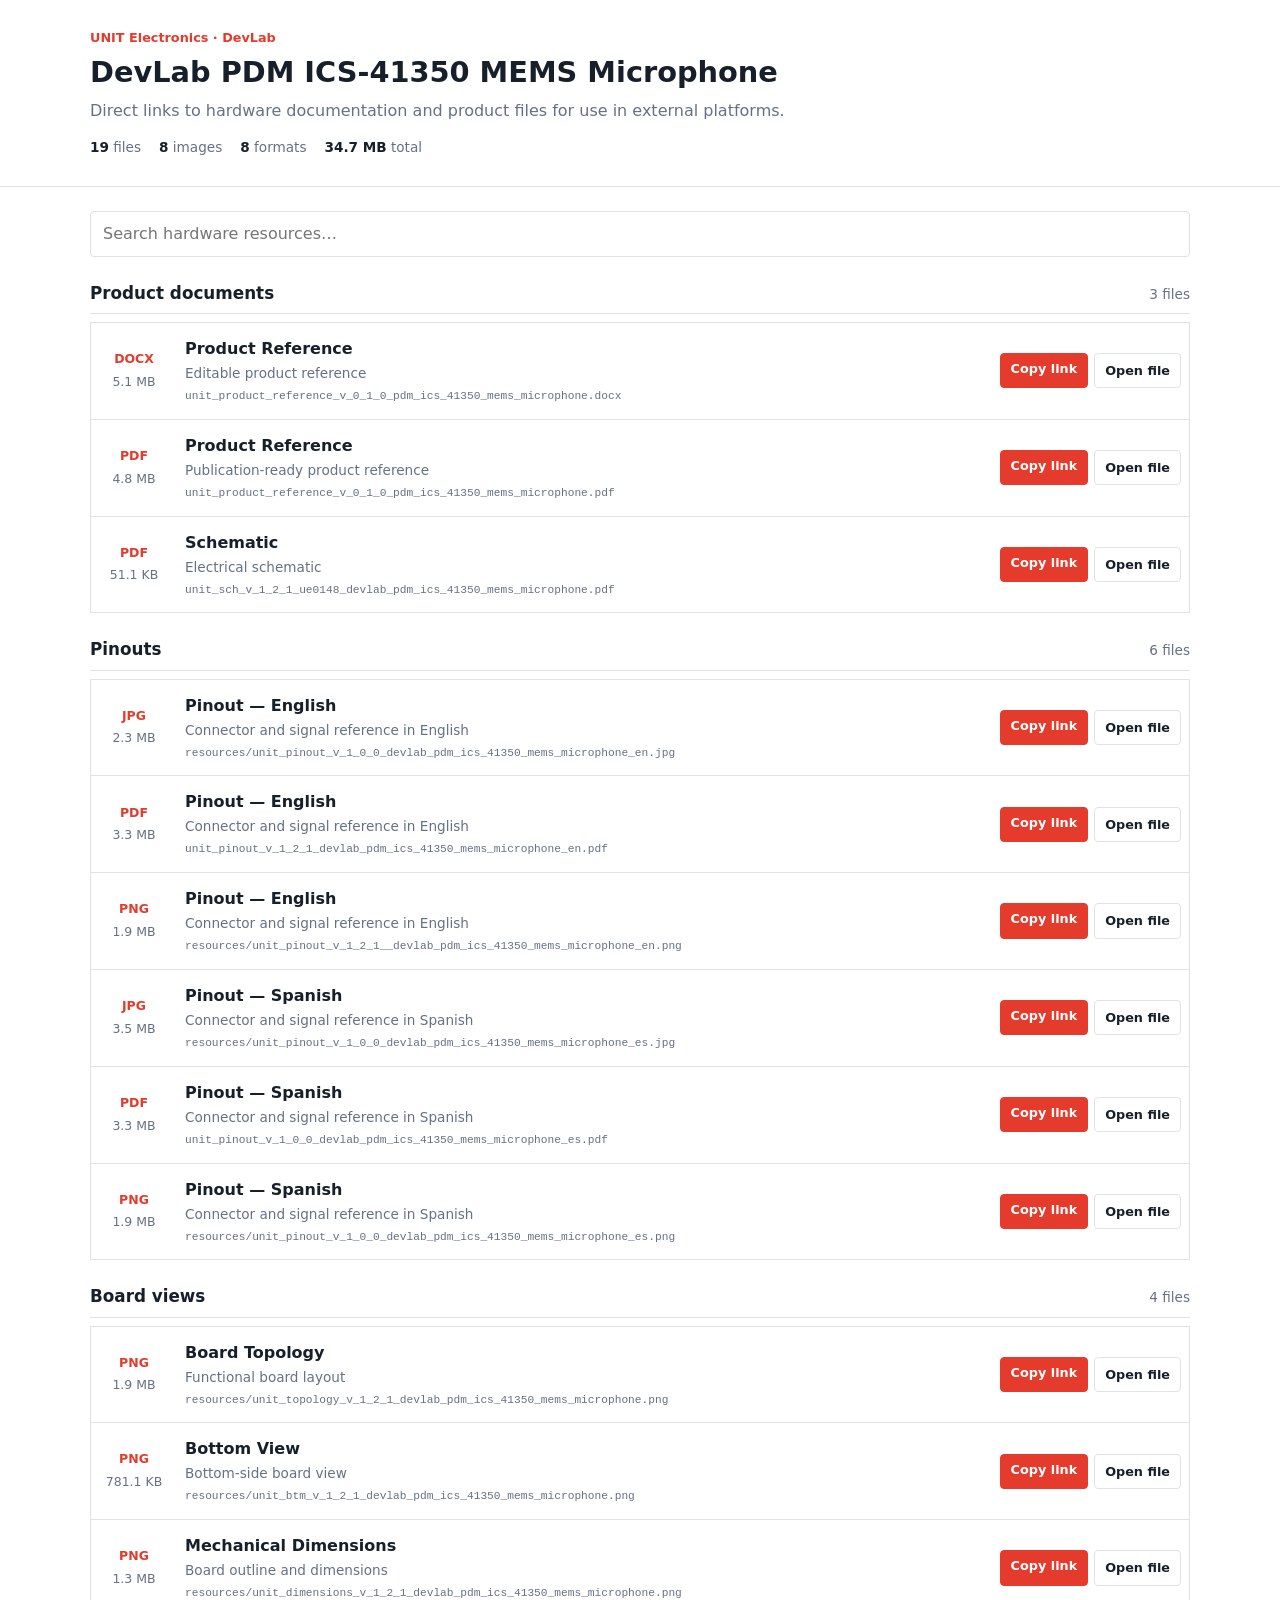
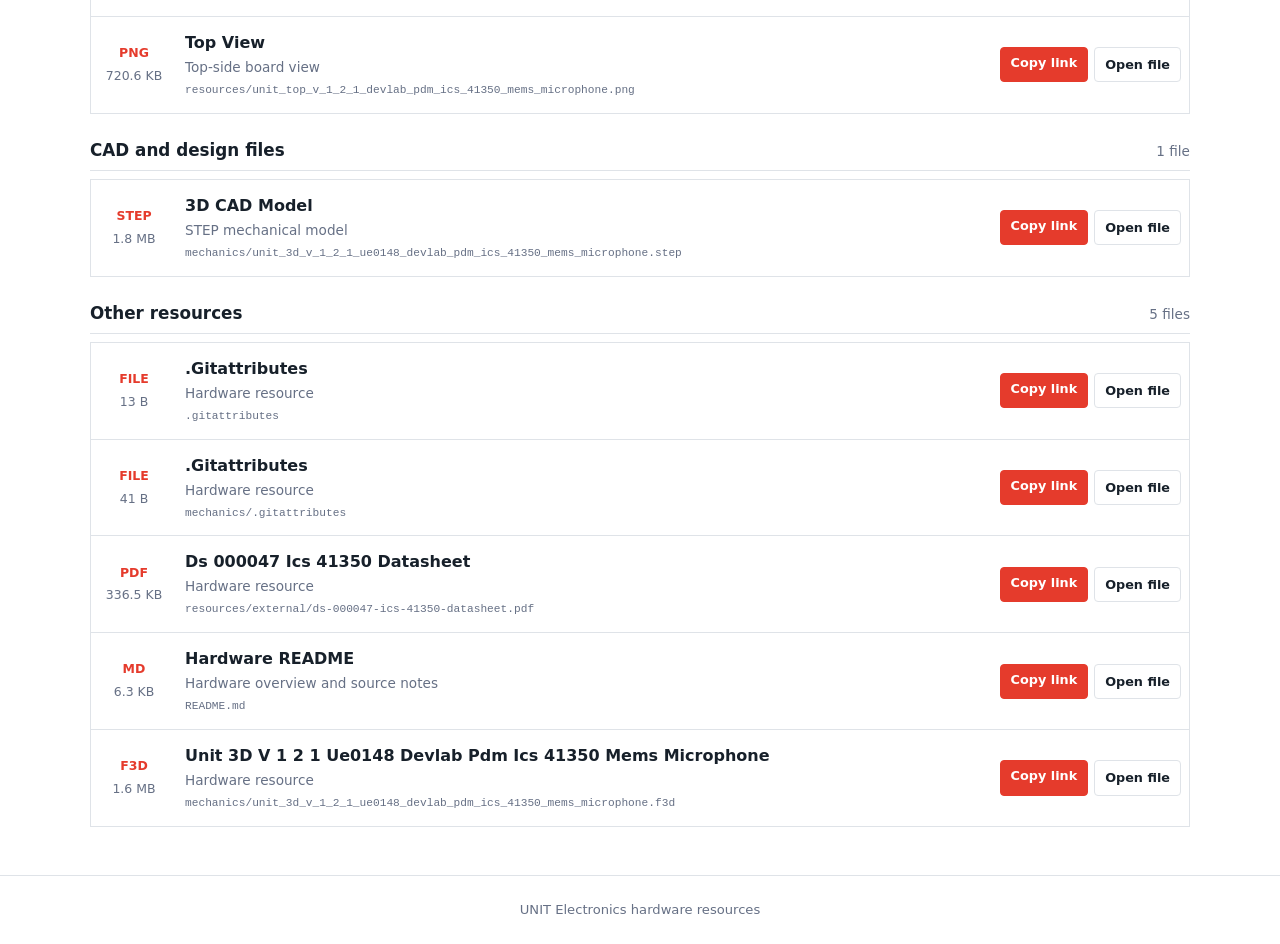
==== commit a61171c0: "Auto-update hardware documentation [skip ci]" ====
--- a/docs/index.html
+++ b/docs/index.html
@@ -462,7 +462,7 @@
         <article class="resource-item" data-search="hardware readme readme.md hardware overview and source notes">
           <div class="file-meta">
             <strong class="file-type">MD</strong>
-            <span class="file-size">5.1 KB</span>
+            <span class="file-size">6.3 KB</span>
           </div>
           <div class="resource-details">
             <h3>Hardware README</h3>
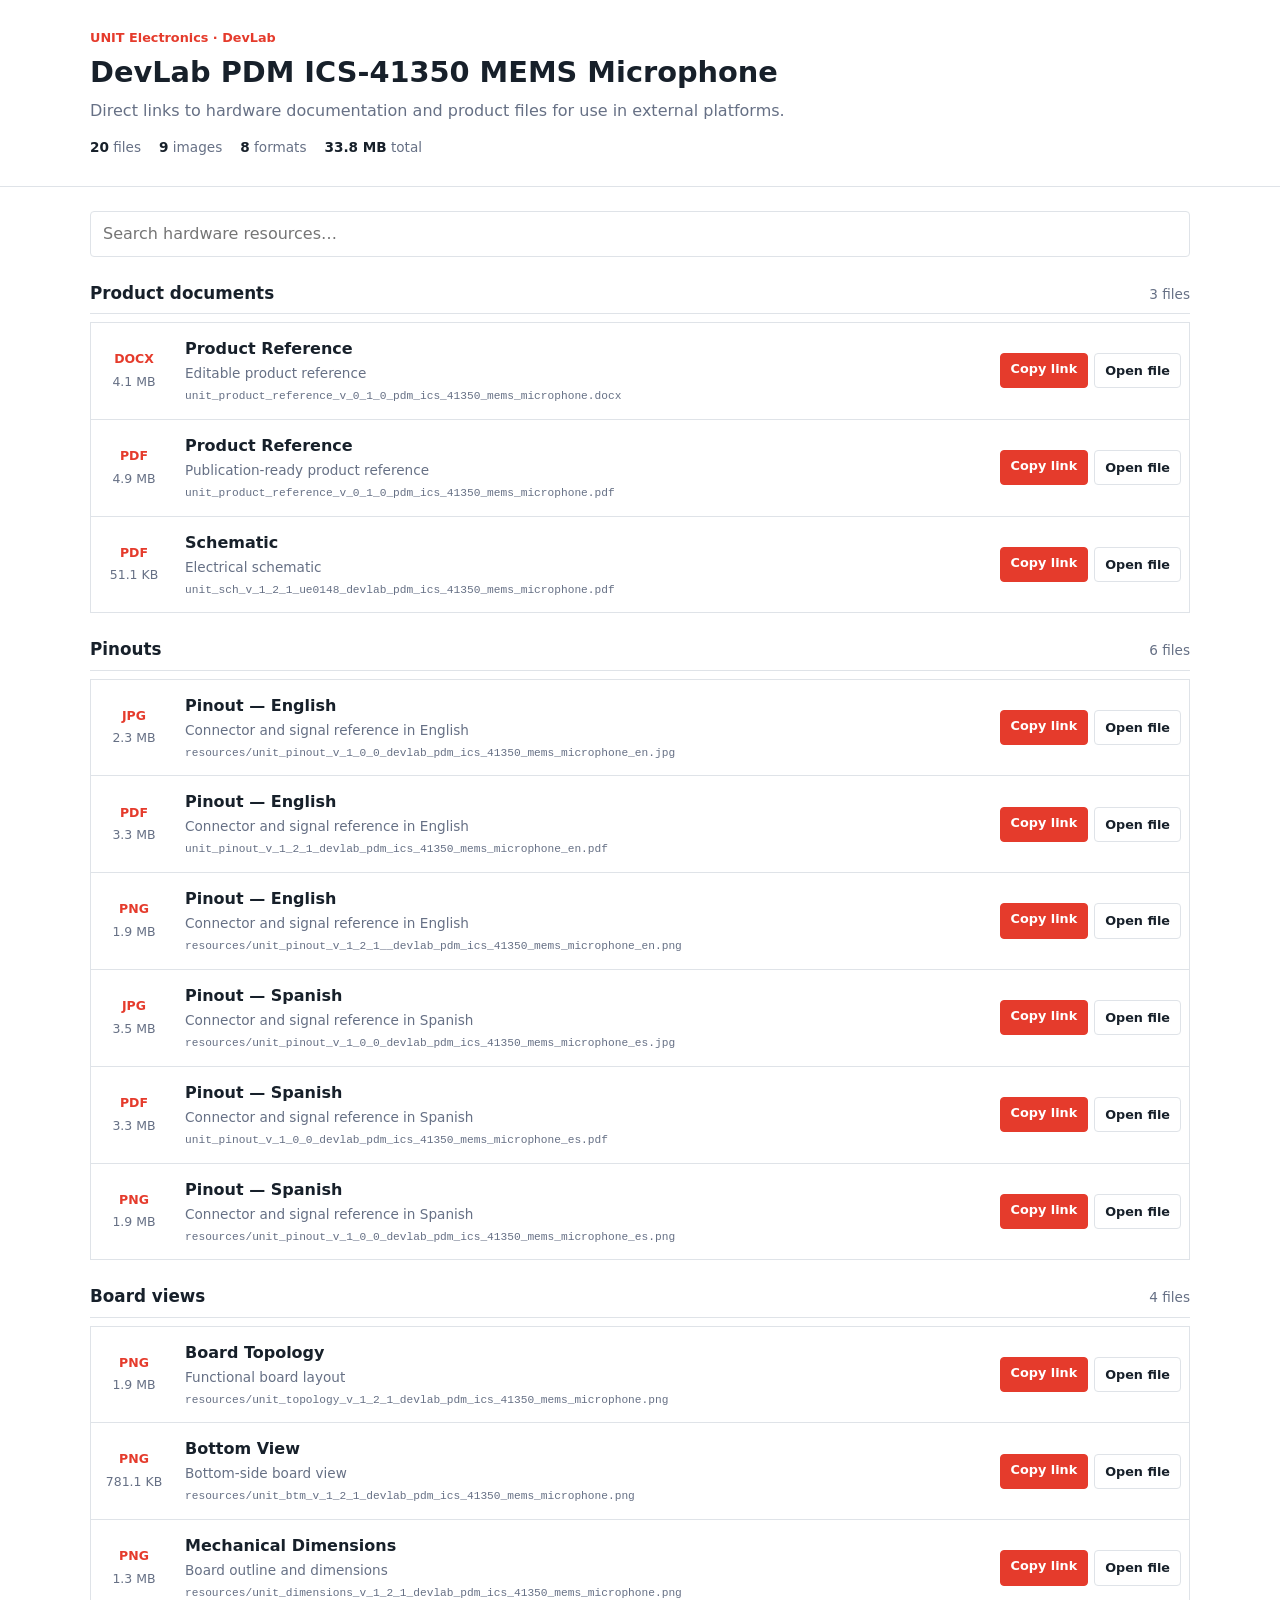
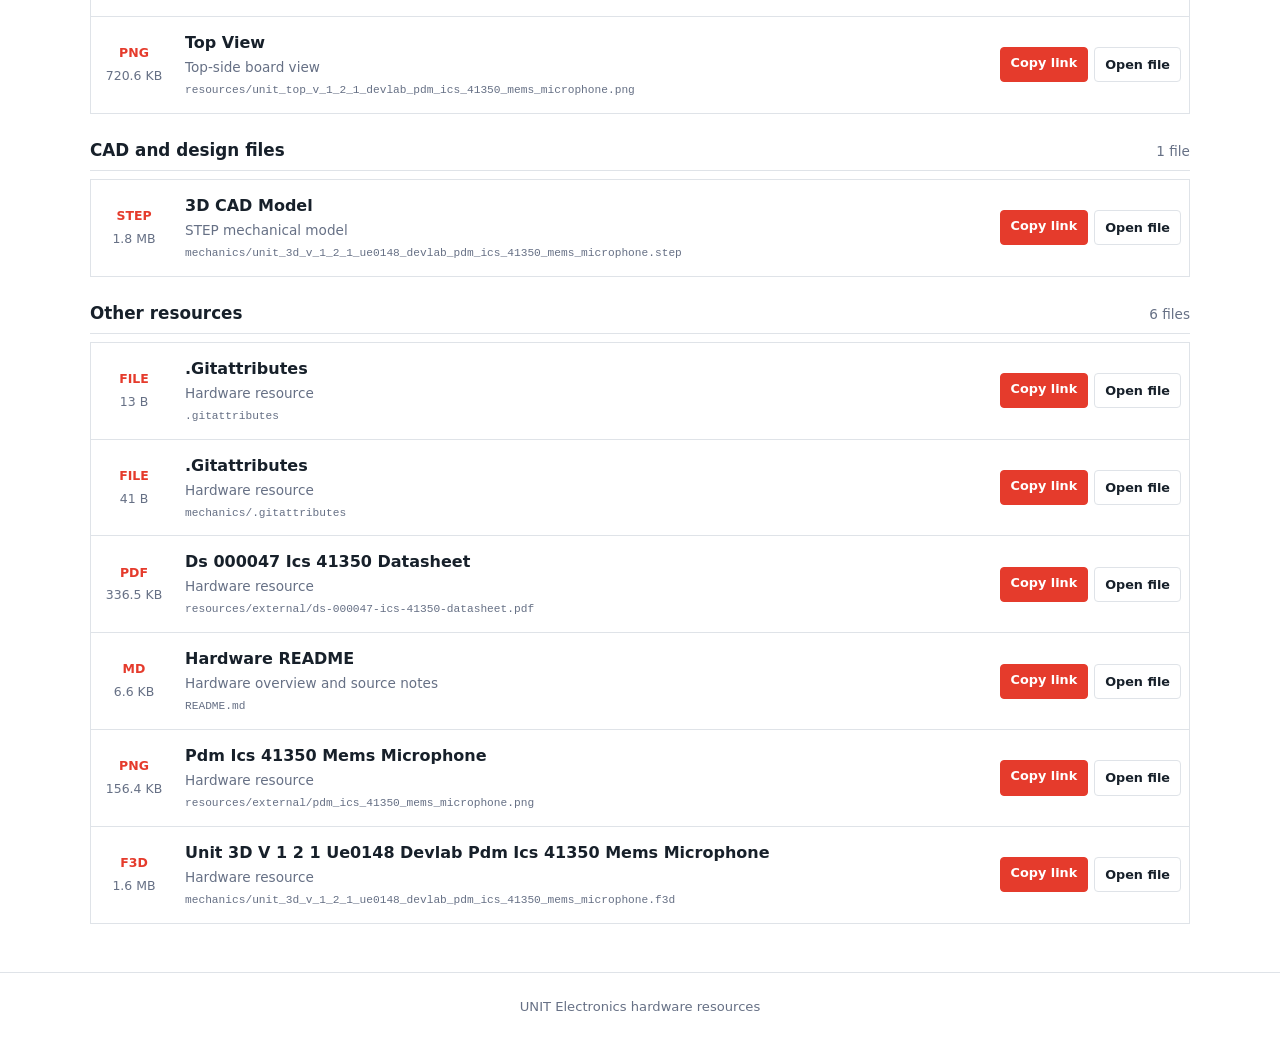
==== commit 94169b09: "Auto-update hardware documentation [skip ci]" ====
--- a/docs/index.html
+++ b/docs/index.html
@@ -140,10 +140,10 @@
       <h1>DevLab PDM ICS-41350 MEMS Microphone</h1>
       <p class="subtitle">Direct links to hardware documentation and product files for use in external platforms.</p>
       <div class="summary" aria-label="Resource summary">
-        <span><strong>19</strong> files</span>
-        <span><strong>8</strong> images</span>
+        <span><strong>20</strong> files</span>
+        <span><strong>9</strong> images</span>
         <span><strong>8</strong> formats</span>
-        <span><strong>34.7 MB</strong> total</span>
+        <span><strong>33.8 MB</strong> total</span>
       </div>
     </div>
   </header>
@@ -162,7 +162,7 @@
         <article class="resource-item" data-search="product reference unit_product_reference_v_0_1_0_pdm_ics_41350_mems_microphone.docx editable product reference">
           <div class="file-meta">
             <strong class="file-type">DOCX</strong>
-            <span class="file-size">5.1 MB</span>
+            <span class="file-size">4.1 MB</span>
           </div>
           <div class="resource-details">
             <h3>Product Reference</h3>
@@ -178,7 +178,7 @@
         <article class="resource-item" data-search="product reference unit_product_reference_v_0_1_0_pdm_ics_41350_mems_microphone.pdf publication-ready product reference">
           <div class="file-meta">
             <strong class="file-type">PDF</strong>
-            <span class="file-size">4.8 MB</span>
+            <span class="file-size">4.9 MB</span>
           </div>
           <div class="resource-details">
             <h3>Product Reference</h3>
@@ -408,7 +408,7 @@
       <section class="resource-section">
         <div class="section-heading">
           <h2>Other resources</h2>
-          <span>5 files</span>
+          <span>6 files</span>
         </div>
         <div class="resource-list">
         <article class="resource-item" data-search=".gitattributes .gitattributes hardware resource">
@@ -462,7 +462,7 @@
         <article class="resource-item" data-search="hardware readme readme.md hardware overview and source notes">
           <div class="file-meta">
             <strong class="file-type">MD</strong>
-            <span class="file-size">6.3 KB</span>
+            <span class="file-size">6.6 KB</span>
           </div>
           <div class="resource-details">
             <h3>Hardware README</h3>
@@ -472,6 +472,22 @@
           <div class="actions">
             <button class="button primary copy-link" type="button" data-url="README.md">Copy link</button>
             <a class="button" href="README.md" target="_blank" rel="noopener">Open file</a>
+          </div>
+        </article>
+
+        <article class="resource-item" data-search="pdm ics 41350 mems microphone resources/external/pdm_ics_41350_mems_microphone.png hardware resource">
+          <div class="file-meta">
+            <strong class="file-type">PNG</strong>
+            <span class="file-size">156.4 KB</span>
+          </div>
+          <div class="resource-details">
+            <h3>Pdm Ics 41350 Mems Microphone</h3>
+            <p>Hardware resource</p>
+            <code title="resources/external/pdm_ics_41350_mems_microphone.png">resources/external/pdm_ics_41350_mems_microphone.png</code>
+          </div>
+          <div class="actions">
+            <button class="button primary copy-link" type="button" data-url="resources/external/pdm_ics_41350_mems_microphone.png">Copy link</button>
+            <a class="button" href="resources/external/pdm_ics_41350_mems_microphone.png" target="_blank" rel="noopener">Open file</a>
           </div>
         </article>
 
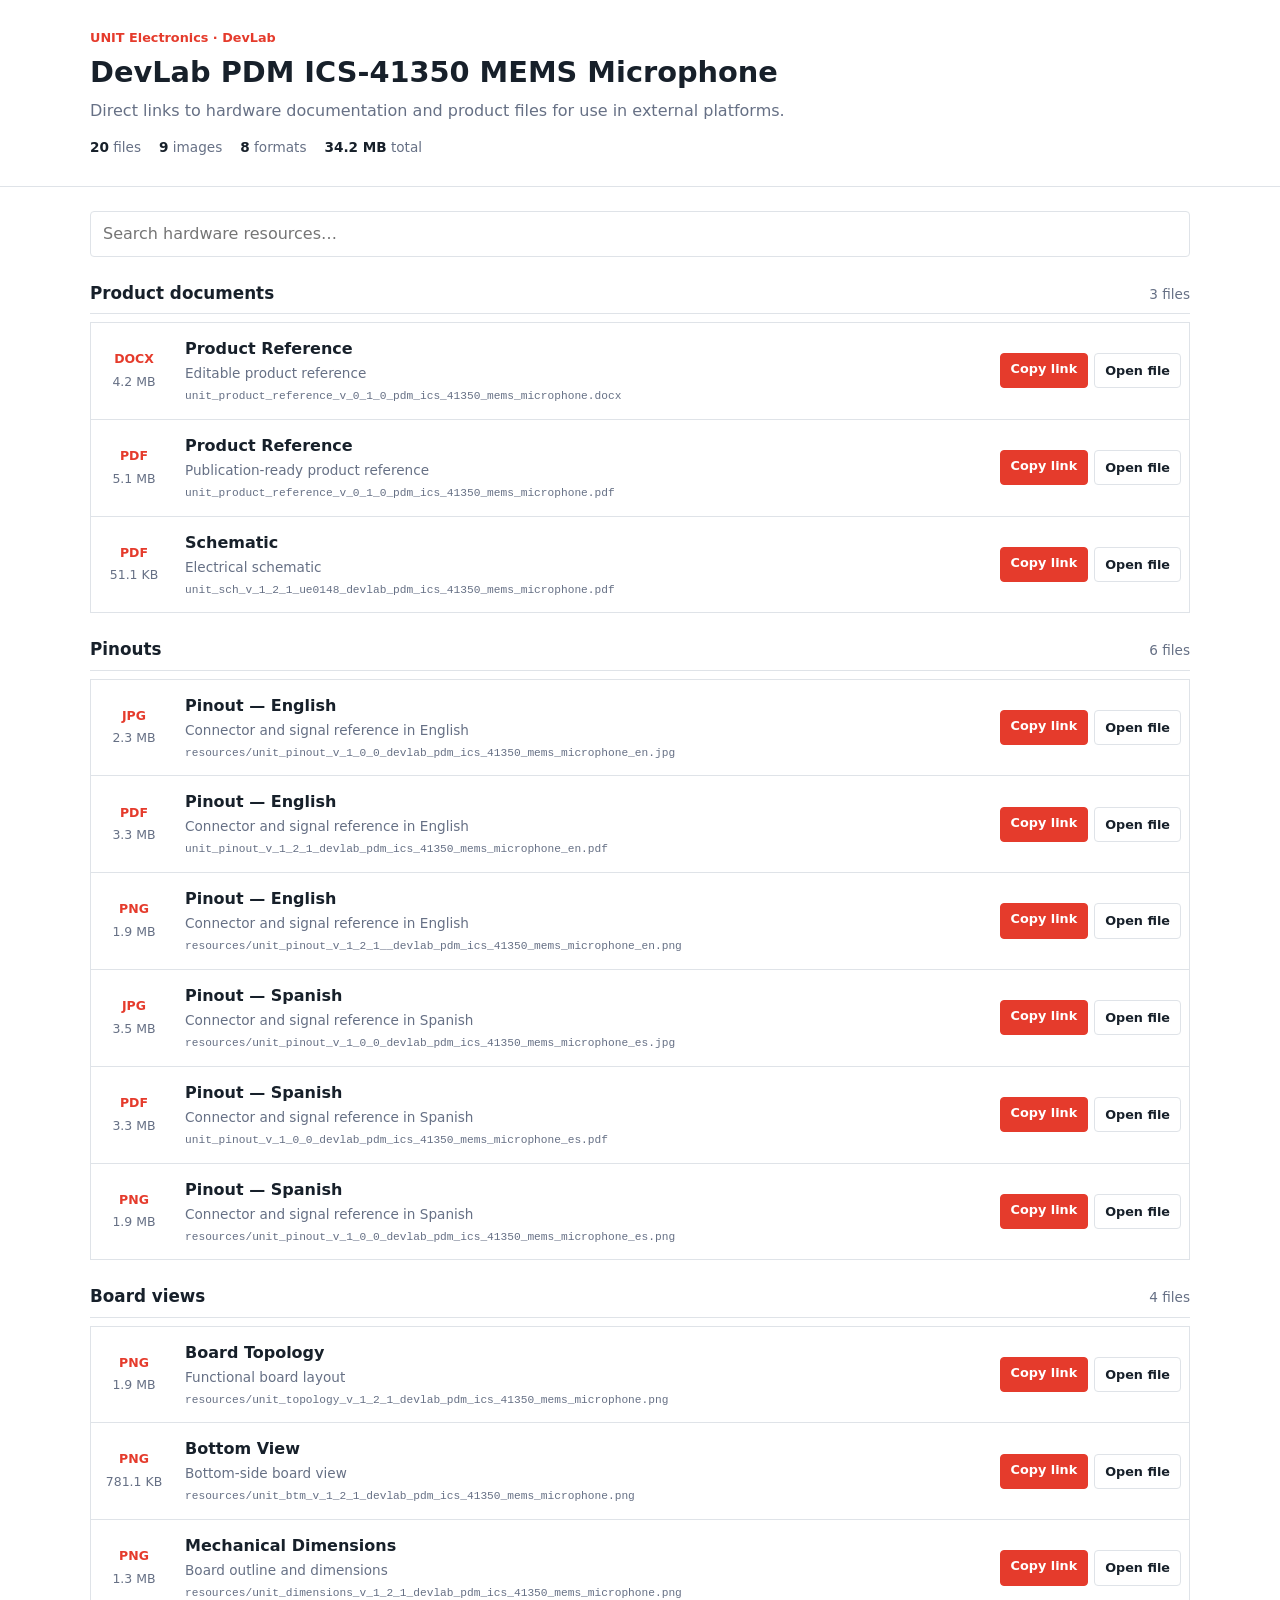
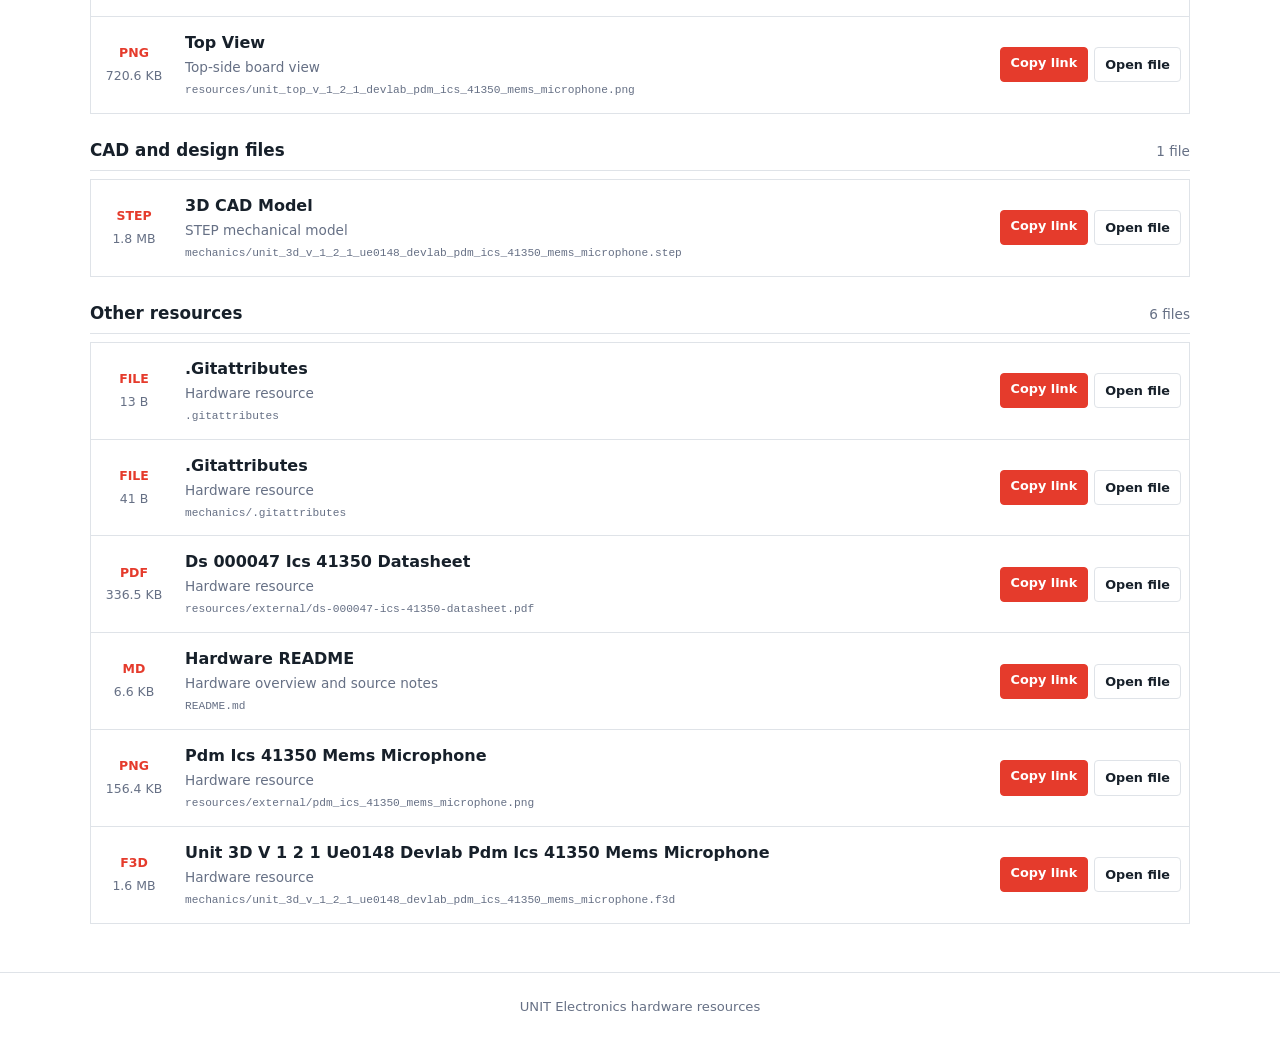
==== commit a4318084: "Auto-update hardware documentation [skip ci]" ====
--- a/docs/index.html
+++ b/docs/index.html
@@ -143,7 +143,7 @@
         <span><strong>20</strong> files</span>
         <span><strong>9</strong> images</span>
         <span><strong>8</strong> formats</span>
-        <span><strong>33.8 MB</strong> total</span>
+        <span><strong>34.2 MB</strong> total</span>
       </div>
     </div>
   </header>
@@ -162,7 +162,7 @@
         <article class="resource-item" data-search="product reference unit_product_reference_v_0_1_0_pdm_ics_41350_mems_microphone.docx editable product reference">
           <div class="file-meta">
             <strong class="file-type">DOCX</strong>
-            <span class="file-size">4.1 MB</span>
+            <span class="file-size">4.2 MB</span>
           </div>
           <div class="resource-details">
             <h3>Product Reference</h3>
@@ -178,7 +178,7 @@
         <article class="resource-item" data-search="product reference unit_product_reference_v_0_1_0_pdm_ics_41350_mems_microphone.pdf publication-ready product reference">
           <div class="file-meta">
             <strong class="file-type">PDF</strong>
-            <span class="file-size">4.9 MB</span>
+            <span class="file-size">5.1 MB</span>
           </div>
           <div class="resource-details">
             <h3>Product Reference</h3>
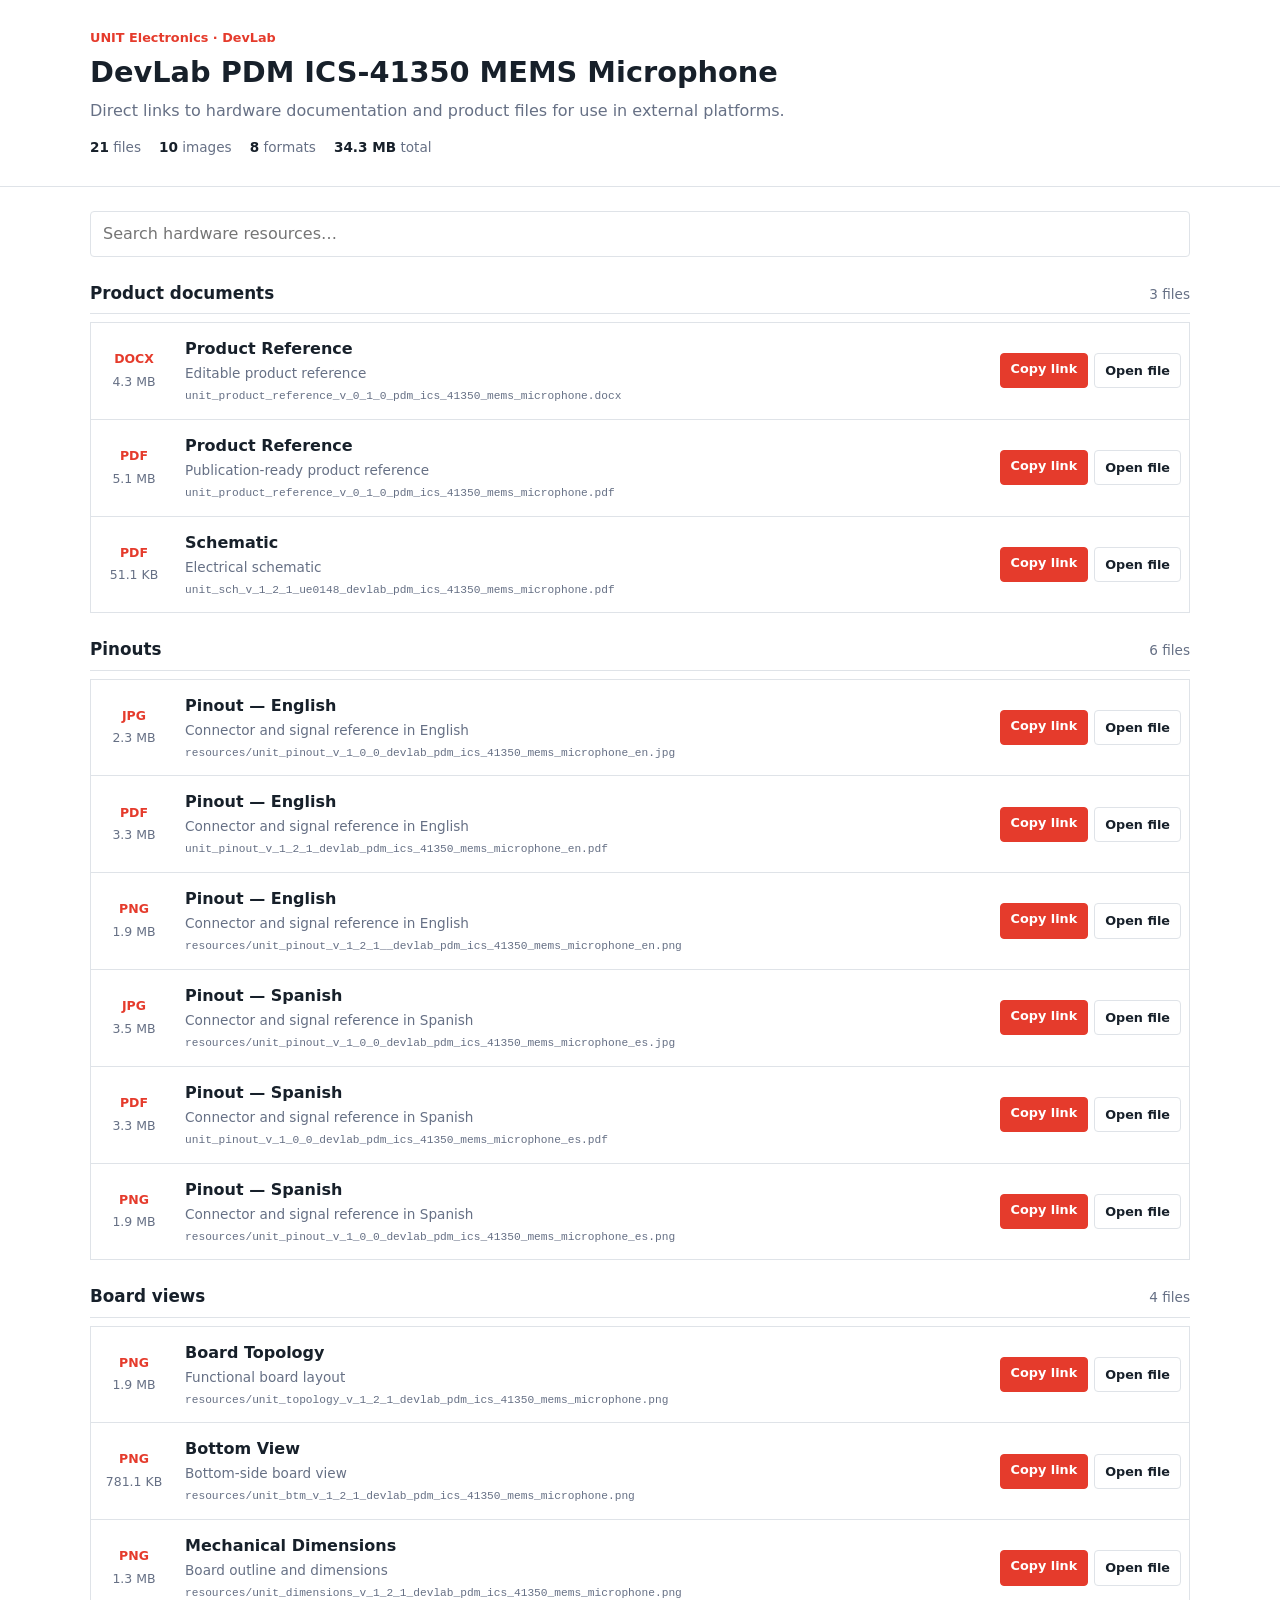
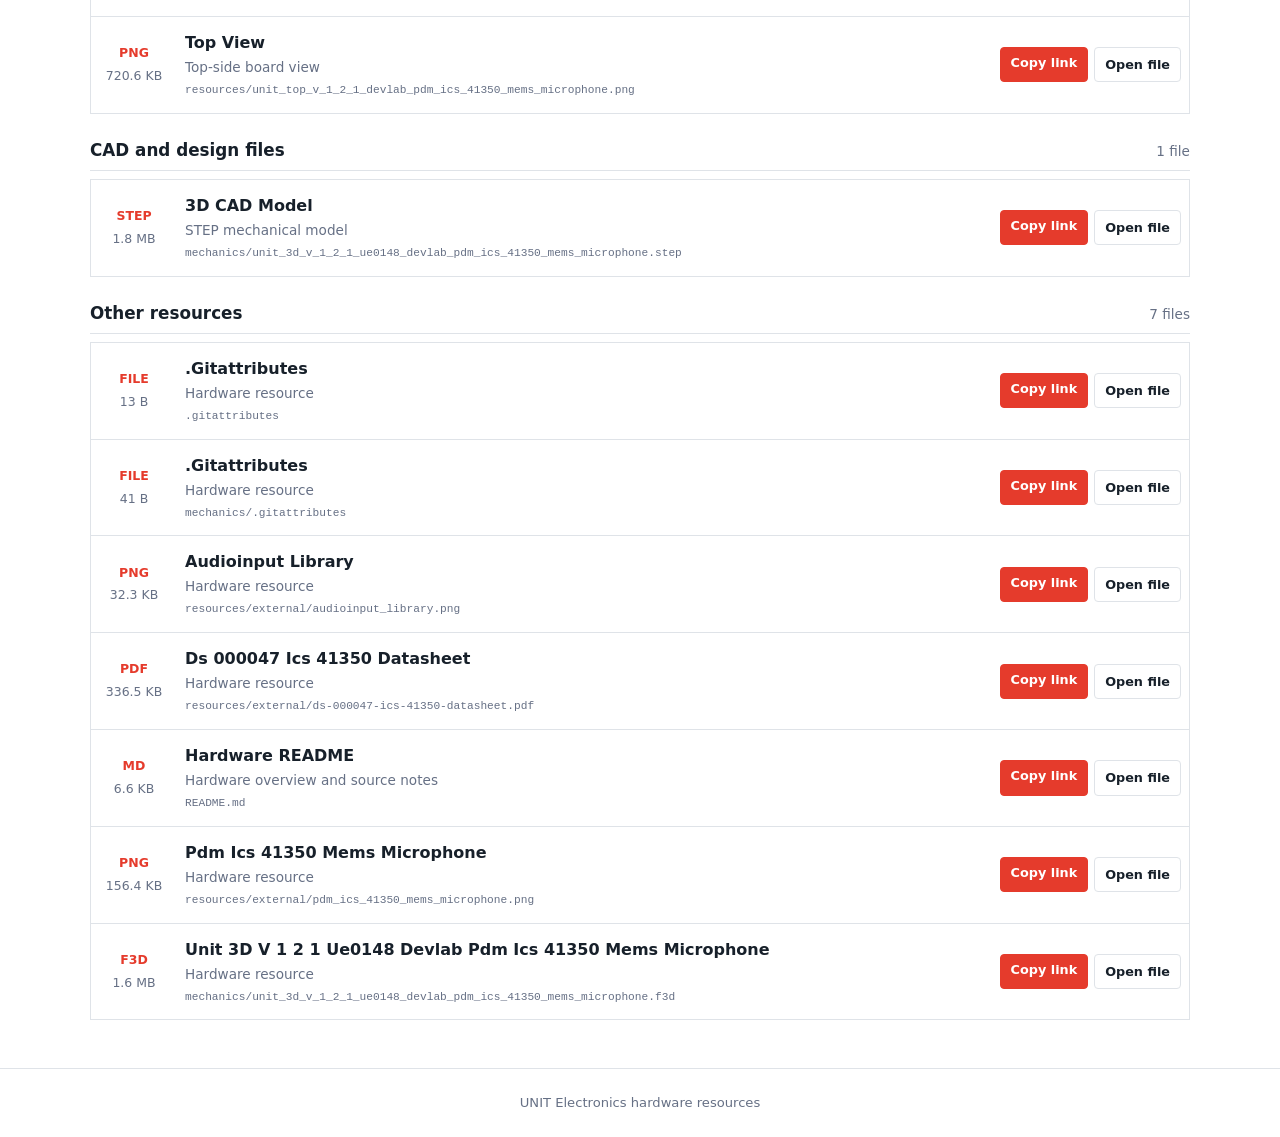
==== commit 12d057a7: "Auto-update hardware documentation [skip ci]" ====
--- a/docs/index.html
+++ b/docs/index.html
@@ -140,10 +140,10 @@
       <h1>DevLab PDM ICS-41350 MEMS Microphone</h1>
       <p class="subtitle">Direct links to hardware documentation and product files for use in external platforms.</p>
       <div class="summary" aria-label="Resource summary">
-        <span><strong>20</strong> files</span>
-        <span><strong>9</strong> images</span>
+        <span><strong>21</strong> files</span>
+        <span><strong>10</strong> images</span>
         <span><strong>8</strong> formats</span>
-        <span><strong>34.2 MB</strong> total</span>
+        <span><strong>34.3 MB</strong> total</span>
       </div>
     </div>
   </header>
@@ -162,7 +162,7 @@
         <article class="resource-item" data-search="product reference unit_product_reference_v_0_1_0_pdm_ics_41350_mems_microphone.docx editable product reference">
           <div class="file-meta">
             <strong class="file-type">DOCX</strong>
-            <span class="file-size">4.2 MB</span>
+            <span class="file-size">4.3 MB</span>
           </div>
           <div class="resource-details">
             <h3>Product Reference</h3>
@@ -408,7 +408,7 @@
       <section class="resource-section">
         <div class="section-heading">
           <h2>Other resources</h2>
-          <span>6 files</span>
+          <span>7 files</span>
         </div>
         <div class="resource-list">
         <article class="resource-item" data-search=".gitattributes .gitattributes hardware resource">
@@ -440,6 +440,22 @@
           <div class="actions">
             <button class="button primary copy-link" type="button" data-url="mechanics/.gitattributes">Copy link</button>
             <a class="button" href="mechanics/.gitattributes" target="_blank" rel="noopener">Open file</a>
+          </div>
+        </article>
+
+        <article class="resource-item" data-search="audioinput library resources/external/audioinput_library.png hardware resource">
+          <div class="file-meta">
+            <strong class="file-type">PNG</strong>
+            <span class="file-size">32.3 KB</span>
+          </div>
+          <div class="resource-details">
+            <h3>Audioinput Library</h3>
+            <p>Hardware resource</p>
+            <code title="resources/external/audioinput_library.png">resources/external/audioinput_library.png</code>
+          </div>
+          <div class="actions">
+            <button class="button primary copy-link" type="button" data-url="resources/external/audioinput_library.png">Copy link</button>
+            <a class="button" href="resources/external/audioinput_library.png" target="_blank" rel="noopener">Open file</a>
           </div>
         </article>
 
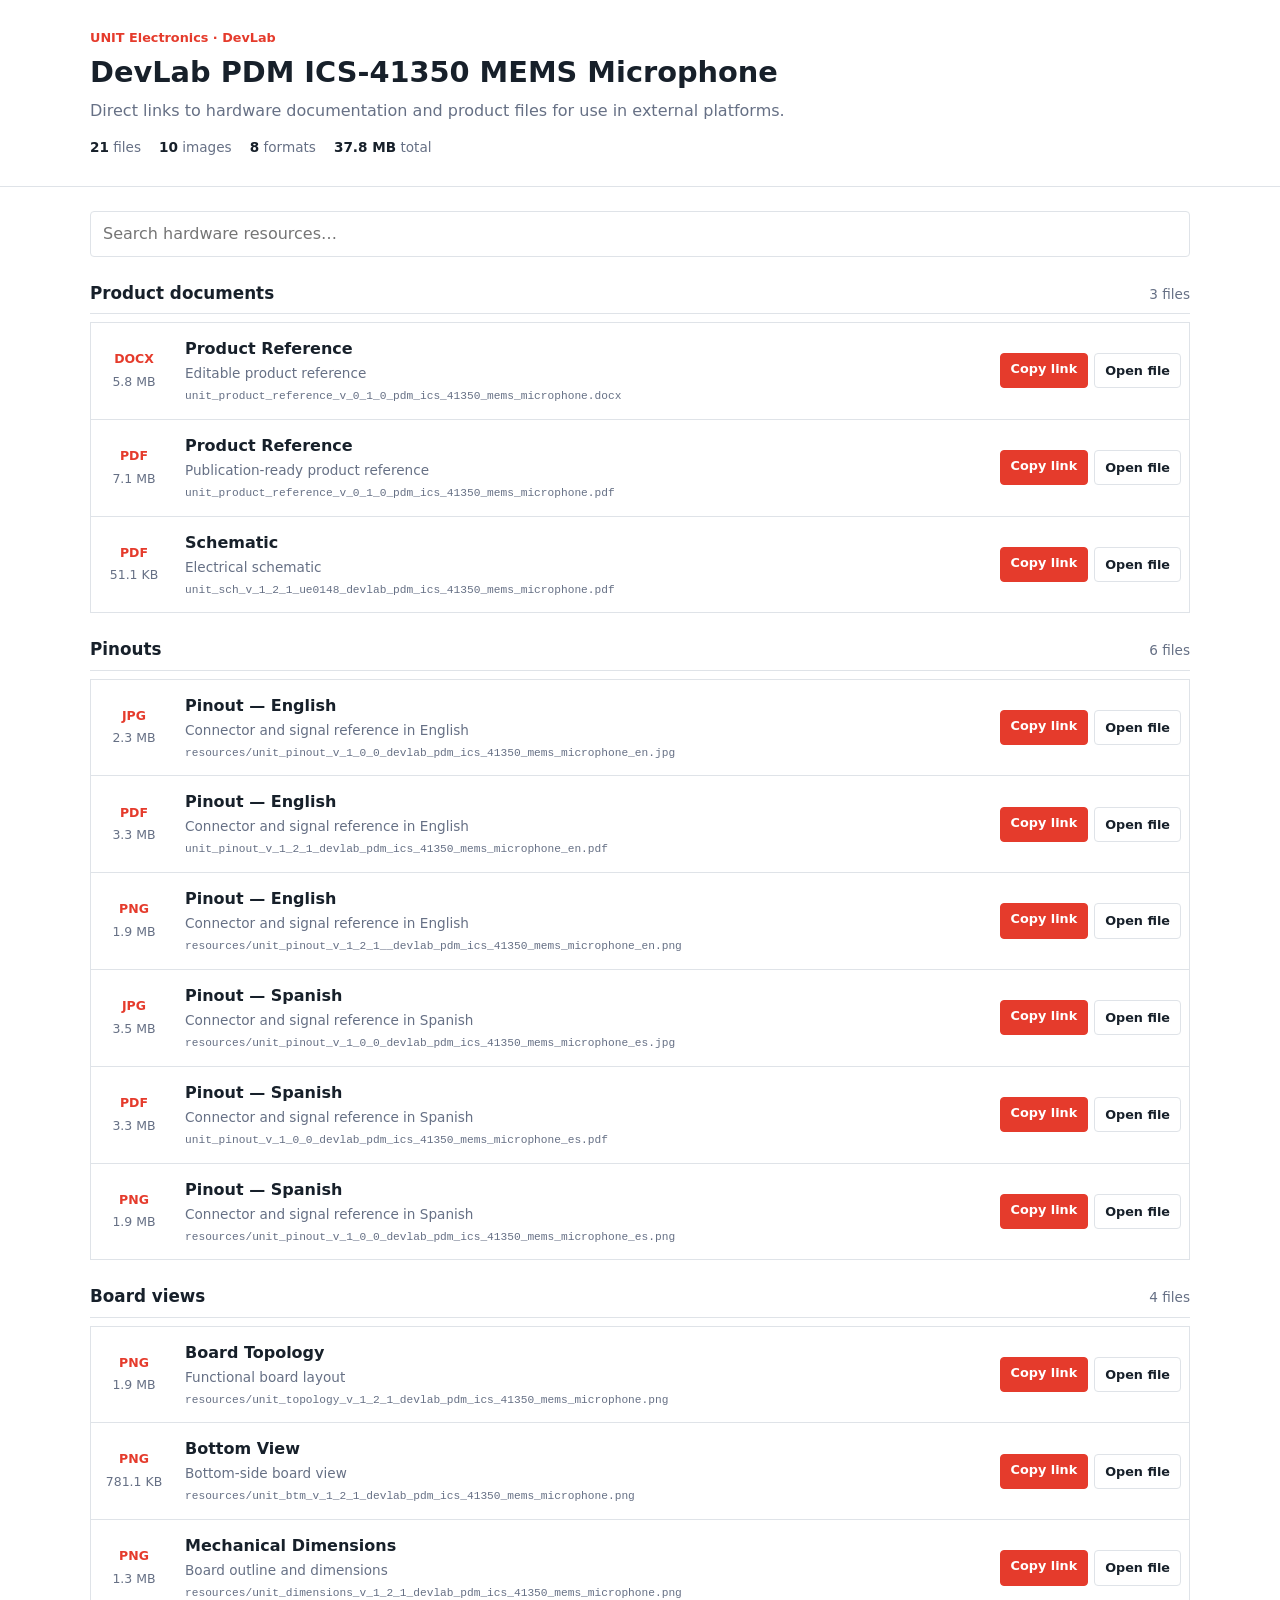
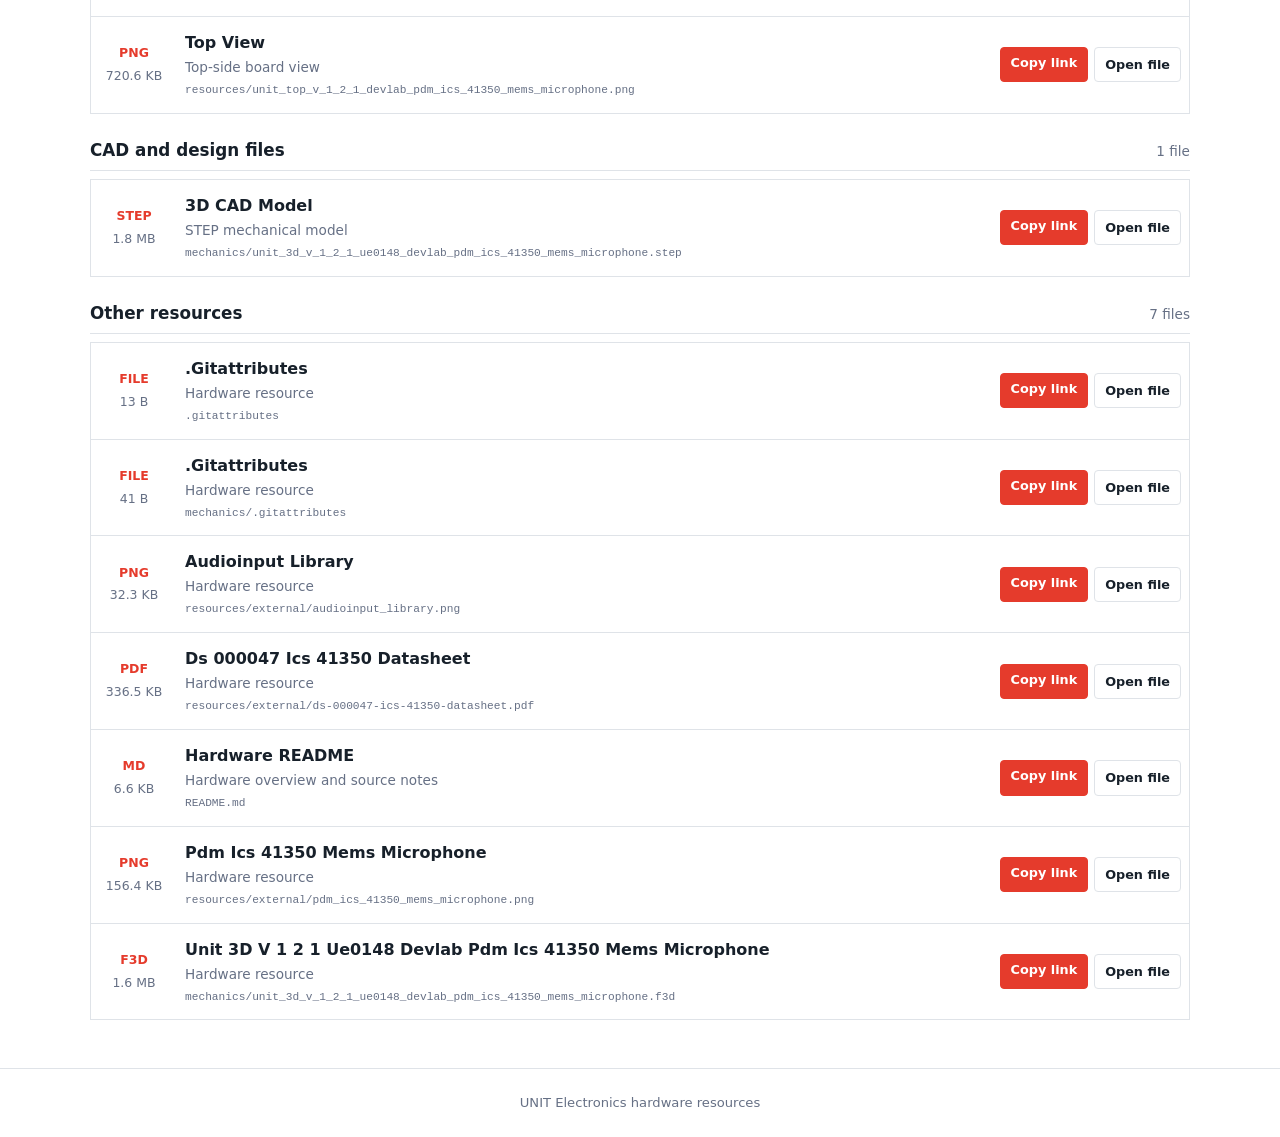
==== commit 40041dc8: "Auto-update hardware documentation [skip ci]" ====
--- a/docs/index.html
+++ b/docs/index.html
@@ -143,7 +143,7 @@
         <span><strong>21</strong> files</span>
         <span><strong>10</strong> images</span>
         <span><strong>8</strong> formats</span>
-        <span><strong>34.3 MB</strong> total</span>
+        <span><strong>37.8 MB</strong> total</span>
       </div>
     </div>
   </header>
@@ -162,7 +162,7 @@
         <article class="resource-item" data-search="product reference unit_product_reference_v_0_1_0_pdm_ics_41350_mems_microphone.docx editable product reference">
           <div class="file-meta">
             <strong class="file-type">DOCX</strong>
-            <span class="file-size">4.3 MB</span>
+            <span class="file-size">5.8 MB</span>
           </div>
           <div class="resource-details">
             <h3>Product Reference</h3>
@@ -178,7 +178,7 @@
         <article class="resource-item" data-search="product reference unit_product_reference_v_0_1_0_pdm_ics_41350_mems_microphone.pdf publication-ready product reference">
           <div class="file-meta">
             <strong class="file-type">PDF</strong>
-            <span class="file-size">5.1 MB</span>
+            <span class="file-size">7.1 MB</span>
           </div>
           <div class="resource-details">
             <h3>Product Reference</h3>
